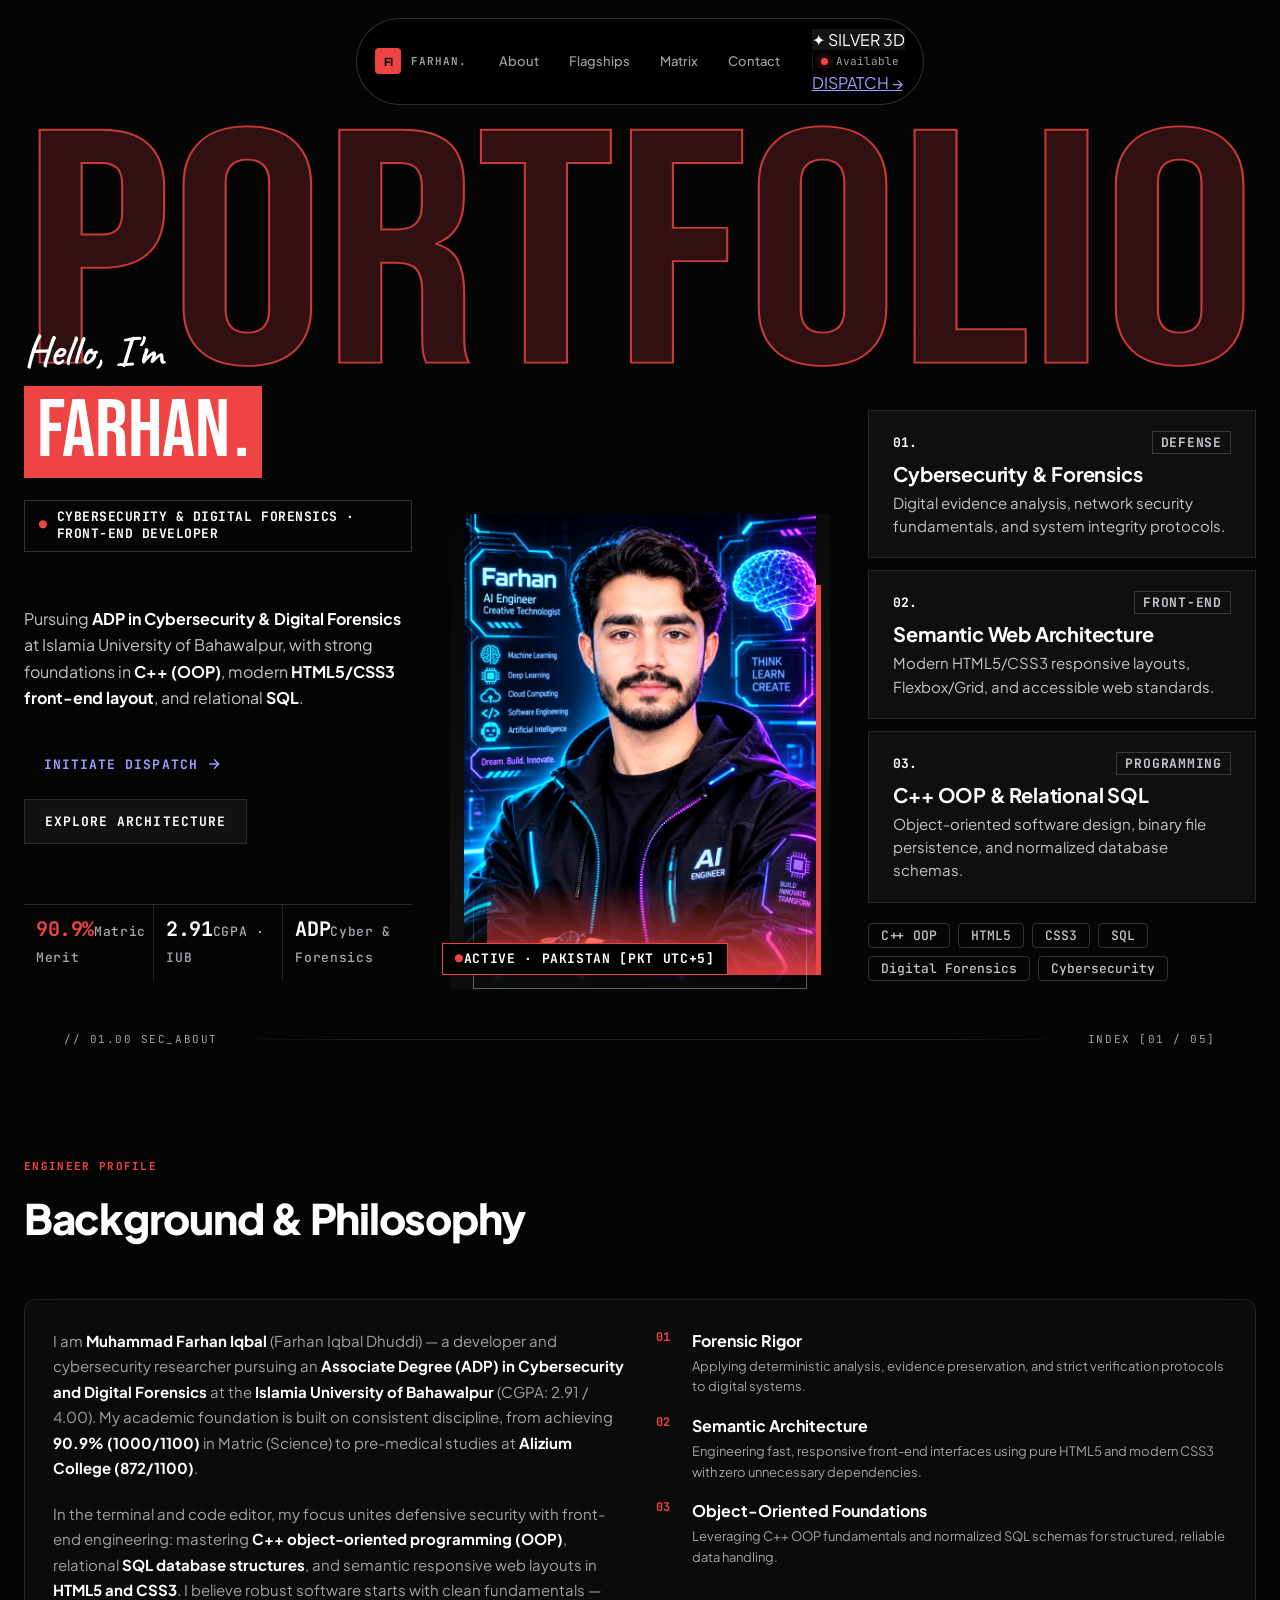
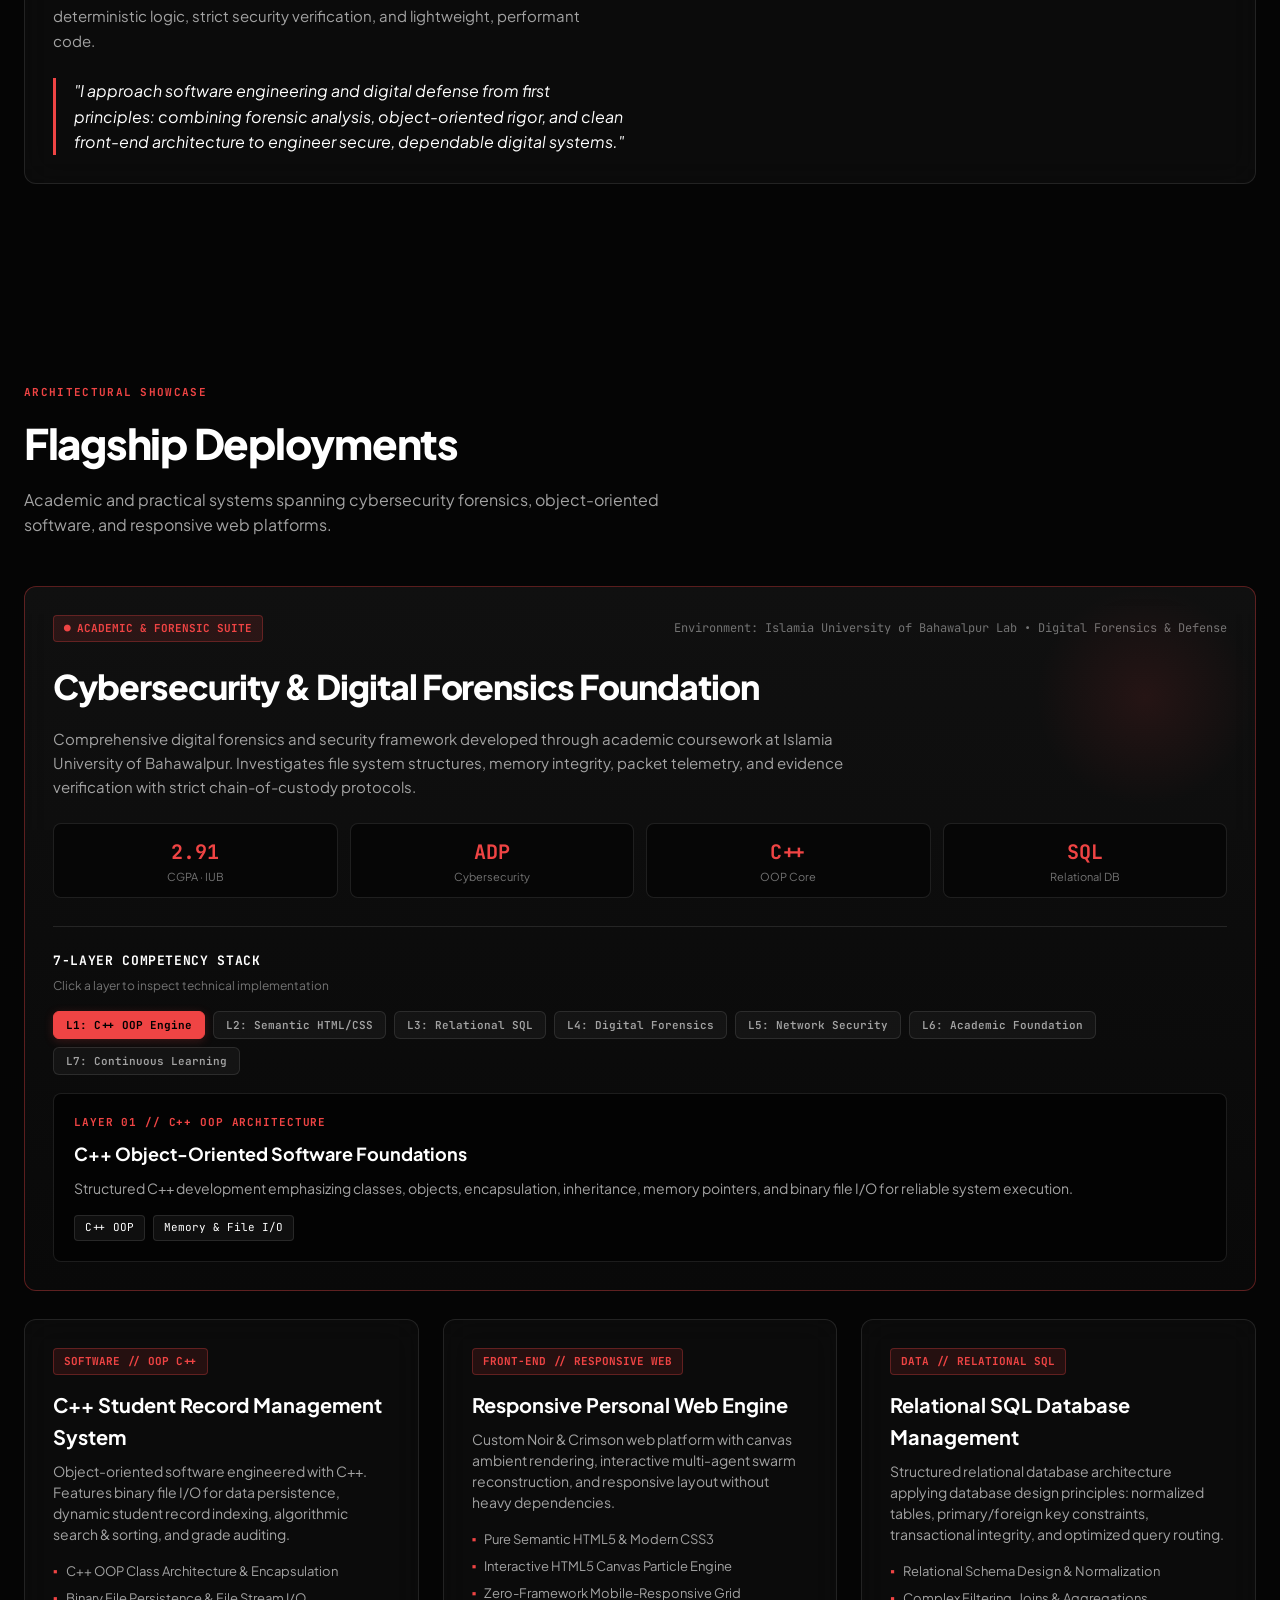
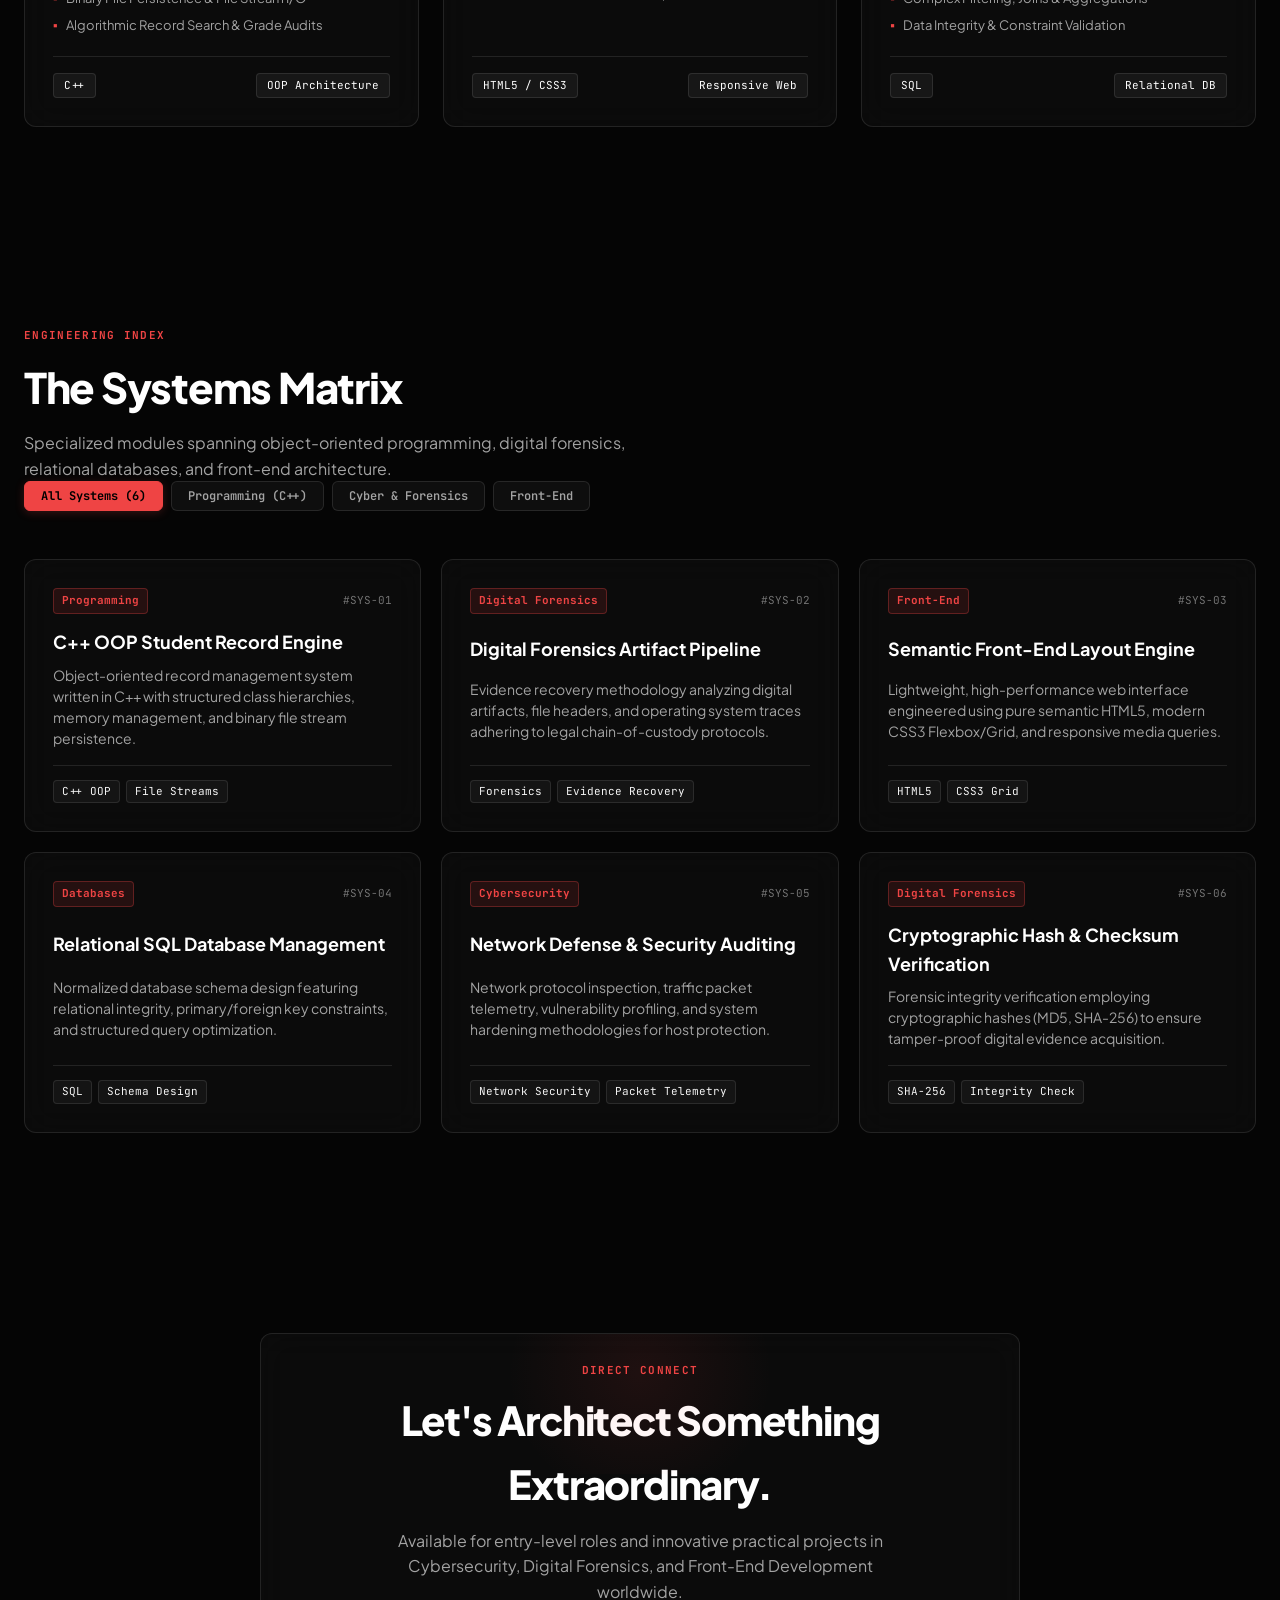
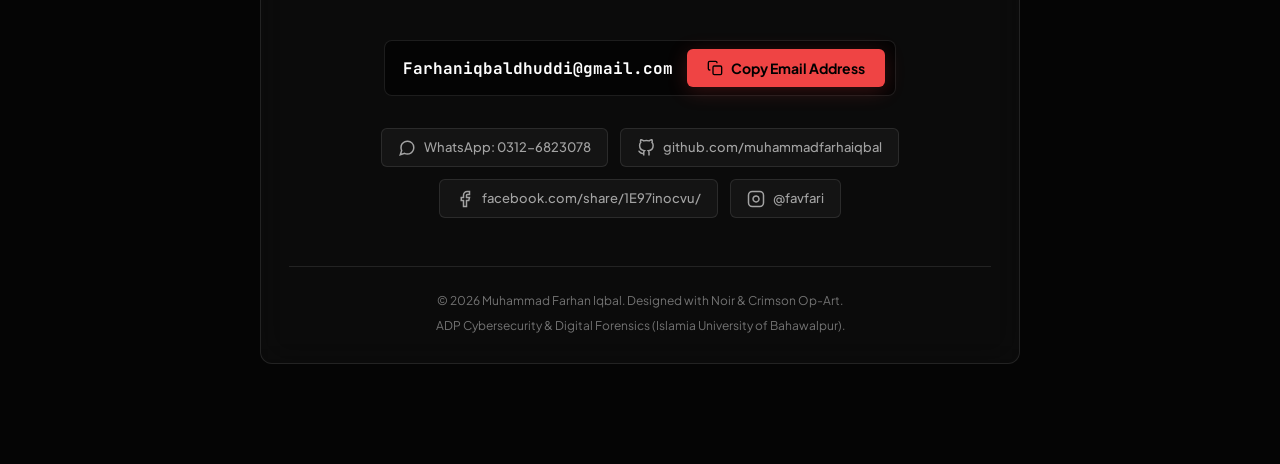
==== special/index.html @ c211cf77 "feat: host Black & Silver on root and Noir & Crimson Swarm on /special" ====
<!DOCTYPE html>
<html lang="en">
<head>
  <meta charset="UTF-8">
  <meta name="viewport" content="width=device-width, initial-scale=1.0">
  <title>Muhammad Farhan Iqbal — Cybersecurity &amp; Front-End Developer | Special Edition</title>
  <meta name="description" content="Portfolio of Muhammad Farhan Iqbal — ADP Cybersecurity &amp; Digital Forensics (Islamia University of Bahawalpur), C++ OOP, Relational SQL, and Modern Front-End Web Architecture.">
  <link rel="canonical" href="https://farhaniqbal.online/special/" />
  <link rel="icon" type="image/svg+xml" href="./favicon.svg" />

  <!-- OpenGraph & Twitter -->
  <meta property="og:type" content="website" />
  <meta property="og:site_name" content="Muhammad Farhan Iqbal" />
  <meta property="og:title" content="Muhammad Farhan Iqbal — Cybersecurity &amp; Front-End Developer" />
  <meta property="og:description" content="Pursuing ADP Cybersecurity &amp; Digital Forensics at Islamia University of Bahawalpur. Engineering C++ OOP systems, relational SQL databases, and responsive HTML5/CSS3 layouts." />
  <meta property="og:url" content="https://farhaniqbal.online" />
  <meta property="og:image" content="./assets/farhan.jpg" />
  <meta property="og:image:width" content="960" />
  <meta property="og:image:height" content="960" />
  <meta property="og:image:alt" content="Muhammad Farhan Iqbal" />
  <meta name="twitter:card" content="summary_large_image" />
  <meta name="twitter:title" content="Muhammad Farhan Iqbal — Cybersecurity &amp; Front-End Developer" />
  <meta name="twitter:description" content="Pursuing ADP Cybersecurity &amp; Digital Forensics at Islamia University of Bahawalpur. Engineering C++ OOP systems, relational SQL databases, and responsive HTML5/CSS3 layouts." />
  <meta name="twitter:image" content="./assets/farhan.jpg" />

  <!-- Google Fonts: Bebas Neue, Caveat, Plus Jakarta Sans & JetBrains Mono -->
  <link rel="preconnect" href="https://fonts.googleapis.com">
  <link rel="preconnect" href="https://fonts.gstatic.com" crossorigin>
  <link href="https://fonts.googleapis.com/css2?family=Bebas+Neue&family=Caveat:wght@600&family=JetBrains+Mono:wght@400;500;600;700&family=Plus+Jakarta+Sans:wght@400;500;600;700;800&display=swap" rel="stylesheet">

  <link rel="stylesheet" href="./style.css">

  <script type="application/ld+json">
  {
    "@context": "https://schema.org",
    "@type": "Person",
    "name": "Muhammad Farhan Iqbal",
    "url": "https://farhaniqbal.online",
    "jobTitle": "Cybersecurity Specialist & Front-End Developer",
    "description": "ADP Cybersecurity & Digital Forensics (Islamia University of Bahawalpur), C++ OOP, Relational SQL, and Modern Front-End Web Architecture.",
    "sameAs": [
      "https://github.com/muhammadfarhaiqbal",
      "https://www.facebook.com/share/1E97inocvu/",
      "https://www.instagram.com/favfari?obrf=aXZzZHhicm0zd2dy"
    ]
  }
  </script>
</head>
<body>

  <!-- Ambient Noir & Crimson Op-Art Canvas -->
  <canvas id="aurora-canvas" aria-hidden="true"></canvas>

  <!-- Floating Glass Navigation Dock -->
  <header class="dock-container">
    <nav class="nav-dock" aria-label="Main Navigation">
      <a href="#hero" class="nav-brand" aria-label="Muhammad Farhan Iqbal Home">
        <span class="brand-monogram">FI</span>
        <span class="brand-label">FARHAN<span class="brand-dot">.</span></span>
      </a>

      <div class="nav-links">
        <a href="#about" class="nav-item">About</a>
        <a href="#flagships" class="nav-item">Flagships</a>
        <a href="#projects" class="nav-item">Matrix</a>
        <a href="#contact" class="nav-item">Contact</a>
      </div>

      <div class="dock-right">
        <a href="../" class="dock-cta" style="background: rgba(255,255,255,0.08); border-color: rgba(255,255,255,0.2); color: #fff; text-decoration: none;">✦ SILVER 3D</a>
        <div class="dock-status" title="Open for entry-level Cybersecurity & Front-End opportunities">
          <span class="status-dot"></span>
          <span class="status-text">Available</span>
        </div>
        <a href="#contact" class="dock-cta">DISPATCH →</a>
      </div>
    </nav>
  </header>

  <main>
    <!-- Hero Section -->
    <section id="hero" class="hero-section">
      <div class="hero-bg-grid" aria-hidden="true">
        <div class="grid-line line-1"></div><div class="grid-line line-2"></div><div class="grid-line line-3"></div>
      </div>
      <div class="hero-wordmark-svg" aria-hidden="true">
        <svg viewBox="0 0 1000 215" preserveAspectRatio="xMidYMid meet">
          <text x="0" y="205" font-size="270" textLength="1000" lengthAdjust="spacingAndGlyphs">PORTFOLIO</text>
        </svg>
      </div>
      <div class="hero-stage-grid">
        <div class="hero-flank left-flank">
          <div class="hero-script">Hello, I'm</div>
          <h1 class="hero-name">FARHAN<span class="accent-red-dot">.</span></h1>
          <div class="hero-role-pill"><span class="pill-dot">●</span><span>CYBERSECURITY &amp; DIGITAL FORENSICS · FRONT-END DEVELOPER</span></div>
          <p class="hero-desc">Pursuing <strong>ADP in Cybersecurity &amp; Digital Forensics</strong> at Islamia University of Bahawalpur, with strong foundations in <strong>C++ (OOP)</strong>, modern <strong>HTML5/CSS3 front-end layout</strong>, and relational <strong>SQL</strong>.</p>
          <div class="hero-actions"><a href="#contact" class="btn btn-crimson"><span>INITIATE DISPATCH</span><svg class="btn-arrow" viewBox="0 0 24 24" width="16" height="16" fill="none" stroke="currentColor" stroke-width="2"><path d="M5 12h14M12 5l7 7-7 7"/></svg></a><a href="#flagships" class="btn btn-glass"><span>EXPLORE ARCHITECTURE</span></a></div>
          <div class="hero-stats-row"><div class="hero-stat-box"><span class="stat-val">90.9%</span><span class="stat-lbl">Matric Merit</span></div><div class="hero-stat-box"><span class="stat-val">2.91</span><span class="stat-lbl">CGPA · IUB</span></div><div class="hero-stat-box"><span class="stat-val">ADP</span><span class="stat-lbl">Cyber &amp; Forensics</span></div></div>
        </div>
        <div class="hero-center-col"><div class="hero-cutout-wrap"><div class="hero-portrait-panel" aria-hidden="true"></div><img src="./assets/farhan.jpg" alt="Muhammad Farhan Iqbal" class="hero-cutout-img" width="480" height="480" loading="eager" /><div class="cutout-status-badge"><span class="status-pulse-red">●</span><span>ACTIVE · PAKISTAN [PKT UTC+5]</span></div></div></div>
        <div class="hero-flank right-flank"><div class="hud-stack">
          <div class="hud-card"><div class="hud-card-header"><span class="hud-idx">01.</span><span class="hud-tag">DEFENSE</span></div><div class="hud-card-title">Cybersecurity &amp; Forensics</div><div class="hud-card-desc">Digital evidence analysis, network security fundamentals, and system integrity protocols.</div></div>
          <div class="hud-card"><div class="hud-card-header"><span class="hud-idx">02.</span><span class="hud-tag">FRONT-END</span></div><div class="hud-card-title">Semantic Web Architecture</div><div class="hud-card-desc">Modern HTML5/CSS3 responsive layouts, Flexbox/Grid, and accessible web standards.</div></div>
          <div class="hud-card"><div class="hud-card-header"><span class="hud-idx">03.</span><span class="hud-tag">PROGRAMMING</span></div><div class="hud-card-title">C++ OOP &amp; Relational SQL</div><div class="hud-card-desc">Object-oriented software design, binary file persistence, and normalized database schemas.</div></div>
          <div class="hud-tech-tags"><span class="tech-tag">C++ OOP</span><span class="tech-tag">HTML5</span><span class="tech-tag">CSS3</span><span class="tech-tag">SQL</span><span class="tech-tag">Digital Forensics</span><span class="tech-tag">Cybersecurity</span></div>
        </div></div>
      </div>
    </section>

    <!-- Technical Section Divider -->
    <div class="section-divider-bar" aria-hidden="true">
      <span class="divider-coord">// 01.00 SEC_ABOUT</span>
      <span class="divider-line"></span>
      <span class="divider-index">INDEX [01 / 05]</span>
    </div>

    <!-- Background, Bio & Philosophy Section -->
    <section id="about" class="section">
      <div class="section-header">
        <div class="section-tag">ENGINEER PROFILE</div>
        <h2 class="section-title">Background &amp; Philosophy</h2>
      </div>

      <div class="about-container">
        <div class="glass-card about-grid">
          <div class="about-text-col">
            <p class="about-text">
              I am <strong>Muhammad Farhan Iqbal</strong> (Farhan Iqbal Dhuddi) — a developer and cybersecurity researcher pursuing an <strong>Associate Degree (ADP) in Cybersecurity and Digital Forensics</strong> at the <strong>Islamia University of Bahawalpur</strong> (CGPA: 2.91 / 4.00). My academic foundation is built on consistent discipline, from achieving <strong>90.9% (1000/1100)</strong> in Matric (Science) to pre-medical studies at <strong>Alizium College (872/1100)</strong>.
            </p>
            <p class="about-text">
              In the terminal and code editor, my focus unites defensive security with front-end engineering: mastering <strong>C++ object-oriented programming (OOP)</strong>, relational <strong>SQL database structures</strong>, and semantic responsive web layouts in <strong>HTML5 and CSS3</strong>. I believe robust software starts with clean fundamentals — deterministic logic, strict security verification, and lightweight, performant code.
            </p>
            <div class="quote-box">
              "I approach software engineering and digital defense from first principles: combining forensic analysis, object-oriented rigor, and clean front-end architecture to engineer secure, dependable digital systems."
            </div>
          </div>

          <div class="about-principles-col">
            <ul class="principles-list">
              <li class="principle-item">
                <span class="principle-num">01</span>
                <div>
                  <div class="principle-title">Forensic Rigor</div>
                  <div class="principle-desc">Applying deterministic analysis, evidence preservation, and strict verification protocols to digital systems.</div>
                </div>
              </li>
              <li class="principle-item">
                <span class="principle-num">02</span>
                <div>
                  <div class="principle-title">Semantic Architecture</div>
                  <div class="principle-desc">Engineering fast, responsive front-end interfaces using pure HTML5 and modern CSS3 with zero unnecessary dependencies.</div>
                </div>
              </li>
              <li class="principle-item">
                <span class="principle-num">03</span>
                <div>
                  <div class="principle-title">Object-Oriented Foundations</div>
                  <div class="principle-desc">Leveraging C++ OOP fundamentals and normalized SQL schemas for structured, reliable data handling.</div>
                </div>
              </li>
            </ul>
          </div>
        </div>
      </div>
    </section>

    <!-- Flagships Deep Dive Section -->
    <section id="flagships" class="section">
      <div class="section-header">
        <div class="section-tag">ARCHITECTURAL SHOWCASE</div>
        <h2 class="section-title">Flagship Deployments</h2>
        <p class="section-desc">Academic and practical systems spanning cybersecurity forensics, object-oriented software, and responsive web platforms.</p>
      </div>

      <div class="flagship-container">

        <!-- Flagship 1: Cybersecurity & Digital Forensics Suite -->
        <article class="glass-card flagship-card highlighted-card">
          <div class="card-glow-red"></div>

          <div class="flagship-header">
            <div class="flagship-badge">
              <span>●</span> ACADEMIC &amp; FORENSIC SUITE
            </div>
            <div class="flagship-meta">Environment: Islamia University of Bahawalpur Lab • Digital Forensics &amp; Defense</div>
          </div>

          <div class="flagship-body">
            <div class="flagship-main-info">
              <h3 class="flagship-title">Cybersecurity &amp; Digital Forensics Foundation</h3>
              <p class="flagship-desc">
                Comprehensive digital forensics and security framework developed through academic coursework at Islamia University of Bahawalpur. Investigates file system structures, memory integrity, packet telemetry, and evidence verification with strict chain-of-custody protocols.
              </p>

              <div class="flagship-metrics-row">
                <div class="metric-pill">
                  <div class="metric-num">2.91</div>
                  <div class="metric-desc">CGPA · IUB</div>
                </div>
                <div class="metric-pill">
                  <div class="metric-num">ADP</div>
                  <div class="metric-desc">Cybersecurity</div>
                </div>
                <div class="metric-pill">
                  <div class="metric-num">C++</div>
                  <div class="metric-desc">OOP Core</div>
                </div>
                <div class="metric-pill">
                  <div class="metric-num">SQL</div>
                  <div class="metric-desc">Relational DB</div>
                </div>
              </div>
            </div>

            <!-- Interactive 7-Layer Architecture Explorer -->
            <div class="saai-architecture-explorer">
              <div class="explorer-header">
                <div class="explorer-title">7-LAYER COMPETENCY STACK</div>
                <div class="explorer-sub">Click a layer to inspect technical implementation</div>
              </div>

              <div class="layer-tabs" role="tablist">
                <button class="layer-tab active" data-layer="1" role="tab" aria-selected="true">L1: C++ OOP Engine</button>
                <button class="layer-tab" data-layer="2" role="tab" aria-selected="false">L2: Semantic HTML/CSS</button>
                <button class="layer-tab" data-layer="3" role="tab" aria-selected="false">L3: Relational SQL</button>
                <button class="layer-tab" data-layer="4" role="tab" aria-selected="false">L4: Digital Forensics</button>
                <button class="layer-tab" data-layer="5" role="tab" aria-selected="false">L5: Network Security</button>
                <button class="layer-tab" data-layer="6" role="tab" aria-selected="false">L6: Academic Foundation</button>
                <button class="layer-tab" data-layer="7" role="tab" aria-selected="false">L7: Continuous Learning</button>
              </div>

              <div class="layer-inspector-pane">
                <div id="layer-content">
                  <div class="layer-inspect-badge" id="layer-inspect-id">LAYER 01 // C++ OOP ARCHITECTURE</div>
                  <h4 class="layer-inspect-title" id="layer-inspect-title">C++ Object-Oriented Software Foundations</h4>
                  <p class="layer-inspect-desc" id="layer-inspect-desc">
                    Structured C++ development emphasizing classes, objects, encapsulation, inheritance, memory pointers, and binary file I/O for reliable system execution.
                  </p>
                  <div class="tech-tags-group" id="layer-inspect-tags">
                    <span class="tech-tag">C++ OOP</span>
                    <span class="tech-tag">Memory &amp; File I/O</span>
                  </div>
                </div>
              </div>
            </div>
          </div>
        </article>

        <!-- Flagships Grid (C++ Student Record, Responsive Web, Relational SQL) -->
        <div class="flagship-subgrid">

          <!-- Flagship 2: C++ Student Record -->
          <article class="glass-card subgrid-card">
            <div class="subgrid-top">
              <div class="subgrid-badge-row">
                <div class="flagship-badge">SOFTWARE // OOP C++</div>
              </div>
              <h3 class="subgrid-title">C++ Student Record Management System</h3>
              <p class="subgrid-desc">
                Object-oriented software engineered with C++. Features binary file I/O for data persistence, dynamic student record indexing, algorithmic search &amp; sorting, and grade auditing.
              </p>
              <ul class="spec-list">
                <li class="spec-item">C++ OOP Class Architecture &amp; Encapsulation</li>
                <li class="spec-item">Binary File Persistence &amp; File Stream I/O</li>
                <li class="spec-item">Algorithmic Record Search &amp; Grade Audits</li>
              </ul>
            </div>
            <div class="subgrid-footer">
              <span class="tech-tag">C++</span>
              <span class="tech-tag">OOP Architecture</span>
            </div>
          </article>

          <!-- Flagship 3: Responsive Web Platform -->
          <article class="glass-card subgrid-card">
            <div class="subgrid-top">
              <div class="subgrid-badge-row">
                <div class="flagship-badge">FRONT-END // RESPONSIVE WEB</div>
              </div>
              <h3 class="subgrid-title">Responsive Personal Web Engine</h3>
              <p class="subgrid-desc">
                Custom Noir &amp; Crimson web platform with canvas ambient rendering, interactive multi-agent swarm reconstruction, and responsive layout without heavy dependencies.
              </p>
              <ul class="spec-list">
                <li class="spec-item">Pure Semantic HTML5 &amp; Modern CSS3</li>
                <li class="spec-item">Interactive HTML5 Canvas Particle Engine</li>
                <li class="spec-item">Zero-Framework Mobile-Responsive Grid</li>
              </ul>
            </div>
            <div class="subgrid-footer">
              <span class="tech-tag">HTML5 / CSS3</span>
              <span class="tech-tag">Responsive Web</span>
            </div>
          </article>

          <!-- Flagship 4: Relational SQL -->
          <article class="glass-card subgrid-card">
            <div class="subgrid-top">
              <div class="subgrid-badge-row">
                <div class="flagship-badge">DATA // RELATIONAL SQL</div>
              </div>
              <h3 class="subgrid-title">Relational SQL Database Management</h3>
              <p class="subgrid-desc">
                Structured relational database architecture applying database design principles: normalized tables, primary/foreign key constraints, transactional integrity, and optimized query routing.
              </p>
              <ul class="spec-list">
                <li class="spec-item">Relational Schema Design &amp; Normalization</li>
                <li class="spec-item">Complex Filtering, Joins &amp; Aggregations</li>
                <li class="spec-item">Data Integrity &amp; Constraint Validation</li>
              </ul>
            </div>
            <div class="subgrid-footer">
              <span class="tech-tag">SQL</span>
              <span class="tech-tag">Relational DB</span>
            </div>
          </article>

        </div>
      </div>
    </section>

    <!-- Project Matrix Section (Filterable Bento Grid) -->
    <section id="projects" class="section">
      <div class="section-header">
        <div class="section-tag">ENGINEERING INDEX</div>
        <h2 class="section-title">The Systems Matrix</h2>
        <p class="section-desc">Specialized modules spanning object-oriented programming, digital forensics, relational databases, and front-end architecture.</p>

        <!-- Filter Controls -->
        <div class="bento-controls">
          <button class="filter-btn active" data-filter="all">All Systems (6)</button>
          <button class="filter-btn" data-filter="programming">Programming (C++)</button>
          <button class="filter-btn" data-filter="cyber">Cyber &amp; Forensics</button>
          <button class="filter-btn" data-filter="frontend">Front-End</button>
        </div>
      </div>

      <div class="bento-grid">

        <!-- Project 1: C++ Student Record -->
        <div class="glass-card bento-card" data-category="programming">
          <div class="bento-top">
            <span class="category-chip">Programming</span>
            <span class="bento-id">#SYS-01</span>
          </div>
          <h3 class="bento-title">C++ OOP Student Record Engine</h3>
          <p class="bento-desc">
            Object-oriented record management system written in C++ with structured class hierarchies, memory management, and binary file stream persistence.
          </p>
          <div class="bento-footer">
            <div class="bento-tags">
              <span class="tag">C++ OOP</span>
              <span class="tag">File Streams</span>
            </div>
          </div>
        </div>

        <!-- Project 2: Digital Forensics Analysis Pipeline -->
        <div class="glass-card bento-card" data-category="cyber">
          <div class="bento-top">
            <span class="category-chip">Digital Forensics</span>
            <span class="bento-id">#SYS-02</span>
          </div>
          <h3 class="bento-title">Digital Forensics Artifact Pipeline</h3>
          <p class="bento-desc">
            Evidence recovery methodology analyzing digital artifacts, file headers, and operating system traces adhering to legal chain-of-custody protocols.
          </p>
          <div class="bento-footer">
            <div class="bento-tags">
              <span class="tag">Forensics</span>
              <span class="tag">Evidence Recovery</span>
            </div>
          </div>
        </div>

        <!-- Project 3: Semantic Front-End Web Engine -->
        <div class="glass-card bento-card" data-category="frontend">
          <div class="bento-top">
            <span class="category-chip">Front-End</span>
            <span class="bento-id">#SYS-03</span>
          </div>
          <h3 class="bento-title">Semantic Front-End Layout Engine</h3>
          <p class="bento-desc">
            Lightweight, high-performance web interface engineered using pure semantic HTML5, modern CSS3 Flexbox/Grid, and responsive media queries.
          </p>
          <div class="bento-footer">
            <div class="bento-tags">
              <span class="tag">HTML5</span>
              <span class="tag">CSS3 Grid</span>
            </div>
          </div>
        </div>

        <!-- Project 4: Relational SQL Database Schema -->
        <div class="glass-card bento-card" data-category="programming">
          <div class="bento-top">
            <span class="category-chip">Databases</span>
            <span class="bento-id">#SYS-04</span>
          </div>
          <h3 class="bento-title">Relational SQL Database Management</h3>
          <p class="bento-desc">
            Normalized database schema design featuring relational integrity, primary/foreign key constraints, and structured query optimization.
          </p>
          <div class="bento-footer">
            <div class="bento-tags">
              <span class="tag">SQL</span>
              <span class="tag">Schema Design</span>
            </div>
          </div>
        </div>

        <!-- Project 5: Network Security & Packet Telemetry -->
        <div class="glass-card bento-card" data-category="cyber">
          <div class="bento-top">
            <span class="category-chip">Cybersecurity</span>
            <span class="bento-id">#SYS-05</span>
          </div>
          <h3 class="bento-title">Network Defense &amp; Security Auditing</h3>
          <p class="bento-desc">
            Network protocol inspection, traffic packet telemetry, vulnerability profiling, and system hardening methodologies for host protection.
          </p>
          <div class="bento-footer">
            <div class="bento-tags">
              <span class="tag">Network Security</span>
              <span class="tag">Packet Telemetry</span>
            </div>
          </div>
        </div>

        <!-- Project 6: Forensic Checksum & Verification -->
        <div class="glass-card bento-card" data-category="cyber">
          <div class="bento-top">
            <span class="category-chip">Digital Forensics</span>
            <span class="bento-id">#SYS-06</span>
          </div>
          <h3 class="bento-title">Cryptographic Hash &amp; Checksum Verification</h3>
          <p class="bento-desc">
            Forensic integrity verification employing cryptographic hashes (MD5, SHA-256) to ensure tamper-proof digital evidence acquisition.
          </p>
          <div class="bento-footer">
            <div class="bento-tags">
              <span class="tag">SHA-256</span>
              <span class="tag">Integrity Check</span>
            </div>
          </div>
        </div>

      </div>
    </section>

    <!-- Technical Spectrum Section -->
    <section id="contact" class="section">
      <div class="glass-card contact-card">
        <div class="contact-glow-red"></div>

        <div class="contact-content">
          <div class="section-tag">DIRECT CONNECT</div>
          <h2 class="contact-title">Let's Architect Something Extraordinary.</h2>
          <p class="contact-subtitle">
            Available for entry-level roles and innovative practical projects in Cybersecurity, Digital Forensics, and Front-End Development worldwide.
          </p>

          <div class="email-action-box">
            <span class="email-address">Farhaniqbaldhuddi@gmail.com</span>
            <button class="btn btn-primary copy-btn" data-copy="Farhaniqbaldhuddi@gmail.com" aria-label="Copy Email">
              <svg width="16" height="16" viewBox="0 0 24 24" fill="none" stroke="currentColor" stroke-width="2"><rect x="9" y="9" width="13" height="13" rx="2" ry="2"></rect><path d="M5 15H4a2 2 0 0 1-2-2V4a2 2 0 0 1 2-2h9a2 2 0 0 1 2 2v1"></path></svg>
              <span>Copy Email Address</span>
            </button>
          </div>

          <div class="social-links-row">
            <a href="https://wa.me/923126823078" target="_blank" rel="noopener noreferrer" class="social-pill" aria-label="WhatsApp">
              <svg width="18" height="18" viewBox="0 0 24 24" fill="none" stroke="currentColor" stroke-width="2"><path d="M21 11.5a8.38 8.38 0 0 1-.9 3.8 8.5 8.5 0 0 1-7.6 4.7 8.38 8.38 0 0 1-3.8-.9L3 21l1.9-5.7a8.38 8.38 0 0 1-.9-3.8 8.5 8.5 0 0 1 4.7-7.6 8.38 8.38 0 0 1 3.8-.9h.5a8.48 8.48 0 0 1 8 8v.5z"></path></svg>
              <span>WhatsApp: 0312-6823078</span>
            </a>
            <a href="https://github.com/muhammadfarhaiqbal" target="_blank" rel="noopener noreferrer" class="social-pill" aria-label="GitHub">
              <svg width="18" height="18" viewBox="0 0 24 24" fill="none" stroke="currentColor" stroke-width="2"><path d="M9 19c-5 1.5-5-2.5-7-3m14 6v-3.87a3.37 3.37 0 0 0-.94-2.61c3.14-.35 6.44-1.54 6.44-7A5.44 5.44 0 0 0 20 4.77 5.07 5.07 0 0 0 19.91 1S18.73.65 16 2.48a13.38 13.38 0 0 0-7 0C6.27.65 5.09 1 5.09 1A5.07 5.07 0 0 0 5 4.77a5.44 5.44 0 0 0-1.5 3.78c0 5.42 3.3 6.61 6.44 7A3.37 3.37 0 0 0 9 18.13V22"></path></svg>
              <span>github.com/muhammadfarhaiqbal</span>
            </a>
            <a href="https://www.facebook.com/share/1E97inocvu/" target="_blank" rel="noopener noreferrer" class="social-pill" aria-label="Facebook">
              <svg width="18" height="18" viewBox="0 0 24 24" fill="none" stroke="currentColor" stroke-width="2"><path d="M18 2h-3a5 5 0 0 0-5 5v3H7v4h3v8h4v-8h3l1-4h-4V7a1 1 0 0 1 1-1h3z"></path></svg>
              <span>facebook.com/share/1E97inocvu/</span>
            </a>
            <a href="https://www.instagram.com/favfari?obrf=aXZzZHhicm0zd2dy" target="_blank" rel="noopener noreferrer" class="social-pill" aria-label="Instagram">
              <svg width="18" height="18" viewBox="0 0 24 24" fill="none" stroke="currentColor" stroke-width="2"><rect x="2" y="2" width="20" height="20" rx="5" ry="5"></rect><path d="M16 11.37A4 4 0 1 1 12.63 8 4 4 0 0 1 16 11.37z"></path><line x1="17.5" y1="6.5" x2="17.51" y2="6.5"></line></svg>
              <span>@favfari</span>
            </a>
          </div>

          <div class="footer-meta">
            <span>© 2026 Muhammad Farhan Iqbal. Designed with Noir &amp; Crimson Op-Art.</span>
            <span>ADP Cybersecurity &amp; Digital Forensics (Islamia University of Bahawalpur).</span>
          </div>
        </div>
      </div>
    </section>
  </main>

  <!-- Floating Toast Notification for Email Copy Feedback -->
  <div id="toast" class="toast-notification" aria-live="polite">
    <span class="toast-icon">✓</span>
    <span class="toast-text" id="toast-message">Email copied to clipboard: Farhaniqbaldhuddi@gmail.com</span>
  </div>

  <script src="./sound.js" defer></script>
  <script src="./app.js" defer></script>
  <!-- Swarm rebuild takeover engine. Loads the vendored engine, then hands
       control back to it. Disable for a clean page with ?swarm=off -->
  <script src="./swarm-init.js" defer></script>
</body>
</html>
---- special/style.css ----
/* ==========================================================================
   SAHIR VEERANCHERI — SOVEREIGN AI SYSTEMS ARCHITECT
   Design System: Noir & Crimson Op-Art (Red, Black, White)
   Inspired by Film Noir, Geometric Brutalism & Op-Art Hypnotic Vortex
   ========================================================================== */

/* --- CSS Variables & Design Tokens --- */
:root {
  /* Color Palette - Noir & Crimson Obsidian */
  --bg-dark: #050505;
  --bg-surface: #0a0a0a;
  --bg-card: rgba(14, 14, 14, 0.78);
  --bg-card-hover: rgba(22, 22, 22, 0.90);

  /* Red Accent System */
  --accent-red: #ef4444;
  --accent-red-hover: #dc2626;
  --accent-red-glow: rgba(239, 68, 68, 0.22);
  --accent-red-dim: rgba(239, 68, 68, 0.10);
  --accent-red-border: rgba(239, 68, 68, 0.35);

  /* High Contrast Monochrome Base */
  --border-subtle: rgba(255, 255, 255, 0.10);
  --border-strong: rgba(255, 255, 255, 0.22);
  --glass-bg: rgba(255, 255, 255, 0.03);
  --glass-border: rgba(255, 255, 255, 0.10);
  --glass-blur: 16px;

  /* Typography */
  --font-sans: 'Plus Jakarta Sans', -apple-system, BlinkMacSystemFont, 'Segoe UI', Roboto, sans-serif;
  --font-mono: 'JetBrains Mono', monospace;

  /* Text Colors */
  --text-main: #f5f5f5;
  --text-muted: #a3a3a3;
  --text-dim: #737373;
  --text-bright: #ffffff;

  /* Transitions */
  --transition-fast: 0.18s cubic-bezier(0.16, 1, 0.3, 1);
  --transition-smooth: 0.3s cubic-bezier(0.16, 1, 0.3, 1);
}

/* --- Base Reset & Global Styles --- */
*, *::before, *::after {
  box-sizing: border-box;
  margin: 0;
  padding: 0;
}

html {
  font-family: var(--font-sans);
  background: var(--bg-dark);
  color-scheme: dark;
  scroll-behavior: smooth;
  -webkit-font-smoothing: antialiased;
  -moz-osx-font-smoothing: grayscale;
}

body {
  background: var(--bg-dark);
  color: var(--text-main);
  line-height: 1.6;
  overflow-x: hidden;
  position: relative;
  min-height: 100vh;
}

::selection {
  background: var(--accent-red);
  color: #000;
}

/* Atmospheric Ambient Canvas */
#aurora-canvas {
  position: absolute;
  top: 0;
  left: 0;
  width: 100%;
  height: 100vh;
  z-index: 0;
  pointer-events: none;
}

.ambient-canvas-container {
  position: absolute;
  inset: 0;
  overflow: hidden;
  pointer-events: none;
  z-index: 0;
}

main {
  position: relative;
  z-index: 1;
}

/* ==========================================================================
   NAVIGATION DOCK
   ========================================================================== */
.dock-container {
  position: fixed;
  top: 18px;
  left: 0;
  right: 0;
  z-index: 100;
  display: flex;
  justify-content: center;
  padding: 0 16px;
  pointer-events: none;
}

.nav-dock {
  pointer-events: auto;
  display: flex;
  align-items: center;
  gap: 20px;
  padding: 8px 18px;
  background: #000;
  border: 1px solid rgba(255,255,255,.18);
  border-radius: 9999px;
  transition: border-color var(--transition-smooth);
}

.nav-dock:hover {
  border-color: rgba(255, 255, 255, 0.28);
}

.nav-brand {
  display: flex;
  align-items: center;
  gap: 10px;
  text-decoration: none;
  color: var(--text-bright);
}

.brand-monogram {
  display: inline-flex;
  align-items: center;
  justify-content: center;
  width: 26px;
  height: 26px;
  background: var(--accent-red);
  color: #000;
  font-weight: 800;
  font-size: 11px;
  border-radius: 4px;
  letter-spacing: -0.02em;
}

.brand-label {
  font-family: var(--font-mono);
  font-size: 11px;
  font-weight: 600;
  letter-spacing: 0.08em;
  color: var(--text-muted);
}

.nav-links {
  display: flex;
  align-items: center;
  gap: 6px;
}

.nav-item {
  color: var(--text-muted);
  text-decoration: none;
  font-size: 13px;
  font-weight: 500;
  padding: 6px 12px;
  border-radius: 9999px;
  transition: color var(--transition-fast), background var(--transition-fast);
}

.nav-item:hover {
  color: var(--text-bright);
  background: rgba(255, 255, 255, 0.08);
}

.nav-item.active {
  color: var(--text-bright);
  background: rgba(239, 68, 68, 0.15);
  border: 1px solid rgba(239, 68, 68, 0.35);
  font-weight: 600;
}

.dock-status {
  display: flex;
  align-items: center;
  gap: 8px;
  font-family: var(--font-mono);
  font-size: 11px;
  color: var(--text-muted);
  padding-left: 8px;
  border-left: 1px solid var(--border-subtle);
}

.status-dot {
  width: 7px;
  height: 7px;
  background: var(--accent-red);
  border-radius: 50%;
  box-shadow: 0 0 10px var(--accent-red);
  animation: pulseDot 2s ease-in-out infinite;
}

@keyframes pulseDot {
  0%, 100% { opacity: 1; transform: scale(1); }
  50% { opacity: 0.35; transform: scale(0.85); }
}

/* ==========================================================================
   BUTTONS & COMMON UI ELEMENTS
   ========================================================================== */
.btn {
  display: inline-flex;
  align-items: center;
  justify-content: center;
  gap: 8px;
  padding: 10px 20px;
  font-size: 14px;
  font-weight: 600;
  border-radius: 6px;
  text-decoration: none;
  cursor: pointer;
  border: none;
  font-family: inherit;
  transition: all var(--transition-fast);
}

.btn-primary {
  background: var(--accent-red);
  color: #000;
  font-weight: 700;
  box-shadow: 0 4px 20px var(--accent-red-glow);
}

.btn-primary:hover {
  background: #ff3333;
  box-shadow: 0 8px 30px rgba(239, 68, 68, 0.45);
  transform: translateY(-2px);
  color: #000;
}

.btn-glass {
  background: rgba(255, 255, 255, 0.05);
  color: var(--text-bright);
  border: 1px solid var(--glass-border);
  backdrop-filter: blur(8px);
}

.btn-glass:hover {
  background: rgba(255, 255, 255, 0.12);
  border-color: rgba(255, 255, 255, 0.25);
  transform: translateY(-2px);
  color: #fff;
}

.btn-secondary {
  background: transparent;
  color: var(--text-bright);
  border: 1px solid var(--border-subtle);
}

.btn-secondary:hover {
  border-color: var(--accent-red);
  color: var(--accent-red);
  transform: translateY(-2px);
}

.btn-sm {
  padding: 6px 14px;
  font-size: 12px;
}

.btn-icon {
  display: inline-block;
  vertical-align: middle;
}

/* Glass Card */
.glass-card {
  background: var(--bg-card);
  backdrop-filter: blur(var(--glass-blur));
  -webkit-backdrop-filter: blur(var(--glass-blur));
  border: 1px solid var(--border-subtle);
  border-radius: 12px;
  padding: 28px;
  transition: border-color var(--transition-smooth), transform var(--transition-smooth), box-shadow var(--transition-smooth);
}

.glass-card:hover {
  border-color: var(--border-strong);
  box-shadow: 0 16px 40px rgba(0, 0, 0, 0.7), 0 0 25px rgba(239, 68, 68, 0.08);
  transform: translateY(-2px);
}

/* ==========================================================================
   HERO SECTION
   ========================================================================== */
.hero-section {
  min-height: min(100vh, 100svh);
  padding: 110px max(24px, calc((100vw - 1360px) / 2)) 42px;
  position: relative;
  display: grid;
  grid-template-columns: minmax(0, 1fr);
  align-content: start;
  gap: 0;
  overflow: hidden;
  isolation: isolate;
  background: var(--bg-dark);
}

.hero-section::before,
.hero-section::after { display: none; }

.hero-bg-grid {
  position: absolute;
  inset: 0;
  z-index: 0;
  pointer-events: none;
}

.grid-line { background: rgba(255,255,255,.018); }
.line-1 { left: 17%; top: 0; width: 1px; height: 100%; }
.line-2 { left: 50%; top: 0; width: 1px; height: 100%; background: rgba(255,255,255,.026); }
.line-3 { right: 17%; top: 0; width: 1px; height: 100%; }

.grid-crosshair,
.grid-coord,
.hero-giant-bg { display: none; }

/* One full-width standalone SVG wordmark row. */
.hero-wordmark-svg {
  grid-row: 1;
  position: relative;
  z-index: 1;
  width: 100%;
  line-height: 0;
  margin: 0 auto;
}

.hero-wordmark-svg svg {
  display: block;
  width: 100%;
  height: auto;
}

.hero-wordmark-svg text {
  font-family: 'Bebas Neue', Impact, sans-serif;
  fill: rgba(201, 58, 58, .22);
  stroke: #c93a3a;
  stroke-width: 1.5;
  paint-order: stroke;
}

/* Desktop hero grid with equal side tracks around a fixed 380px portrait. */
.hero-stage-grid {
  grid-row: 2;
  position: relative;
  z-index: 2;
  width: min(1360px, 100%);
  margin: -3.6vw auto 0;
  min-height: min(560px, calc(100svh - 180px));
  display: grid;
  grid-template-columns: minmax(300px, 1fr) minmax(280px, 380px) minmax(300px, 1fr);
  grid-template-areas: 'left photo right';
  grid-template-rows: minmax(0, 1fr);
  column-gap: clamp(24px, 3vw, 56px);
  row-gap: 0;
  align-items: end;
}

.hero-flank {
  position: relative;
  min-width: 0;
  display: flex;
  flex-direction: column;
  justify-content: flex-end;
  padding: 0 0 8px;
}

.left-flank { grid-area: left; }
.right-flank { grid-area: right; align-self: stretch; padding-right: 0; }

.hero-script {
  font: 600 clamp(32px, 3.4vw, 44px)/1 'Caveat', cursive;
  color: #fff;
  margin: 0 0 14px;
}

.hero-name {
  display: inline-block;
  width: fit-content;
  color: #fff;
  font: 400 clamp(56px, 6.4vw, 92px)/1 'Bebas Neue', sans-serif;
  margin: 0 0 22px;
  padding: .06em .16em;
  background: var(--accent-red);
}

.accent-red-dot { color: #fff; margin-left: .05em; }

.hero-role-pill {
  display: inline-flex;
  align-items: center;
  gap: 9px;
  width: fit-content;
  padding: 8px 14px;
  border: 1px solid rgba(255,255,255,.18);
  color: #fff;
  font: 700 13px/1.3 var(--font-mono);
  letter-spacing: .04em;
  margin: 0 0 28px;
}

.pill-dot { color: var(--accent-red); font-size: 13px; }

.hero-desc {
  max-width: 42ch;
  margin: 26px 0 30px;
  color: #c4c4cb;
  font-size: 16px;
  line-height: 1.65;
}

.hero-desc strong { color: #fff; font-weight: 700; }

.hero-actions { display: flex; gap: 12px; flex-wrap: wrap; margin-bottom: 30px; }

.btn-crimson,
.btn-glass {
  padding: 15px 20px;
  font: 700 13px/1 var(--font-mono);
  letter-spacing: .08em;
  border-radius: 0;
}

.hero-stats-row {
  display: grid;
  grid-template-columns: repeat(3, minmax(0, 1fr));
  margin-top: 30px;
  border-top: 1px solid rgba(255,255,255,.16);
}

.hero-stat-box {
  min-height: 62px;
  padding: 12px;
}

.hero-stat-box:nth-child(n+2) {
  border-left: 1px solid rgba(255,255,255,.12);
}

.stat-val {
  color: #fff;
  font: 700 20px/1.1 var(--font-mono);
  letter-spacing: -.02em;
}

.hero-stat-box:nth-child(1) .stat-val { color: var(--accent-red); }
.stat-lbl { color: #a8a8b0; font: 500 13px/1.3 var(--font-mono); letter-spacing: .05em; }

/* Center portrait: exact centered track, deliberate panel frame, bottom fade. */
.hero-center-col {
  grid-area: photo;
  align-self: end;
  min-width: 0;
  display: grid;
  place-items: end center;
}

.hero-cutout-wrap {
  position: relative;
  width: 100%;
  aspect-ratio: 4 / 5;
  overflow: visible;
  background: linear-gradient(154deg, #050505 0%, #111111 58%, #050505 100%);
  opacity: 1;
}

.hero-cutout-wrap::before,
.hero-cutout-wrap::after { display: none; }

.hero-portrait-panel {
  position: absolute;
  inset: 18% 6% 0;
  z-index: 1;
  background: var(--accent-red);
  transform: translate(14px, -14px);
}

.hero-portrait-panel::after {
  content: '';
  position: absolute;
  inset: 0;
  border: 1px solid rgba(255,255,255,.35);
  transform: translate(-14px, 14px);
}

.hero-cutout-img {
  position: relative;
  z-index: 2;
  width: 100%;
  height: 100%;
  display: block;
  object-fit: contain;
  object-position: bottom center;
  filter: brightness(1.12) contrast(1.05);
  -webkit-mask-image: linear-gradient(to bottom, black 78%, transparent 99%);
  mask-image: linear-gradient(to bottom, black 78%, transparent 99%);
}

.cutout-status-badge {
  position: absolute;
  left: -8px;
  bottom: 14px;
  z-index: 5;
  padding: 7px 12px;
  background: #000;
  border: 1px solid var(--accent-red);
  color: #fff;
  font: 700 13px/1.2 var(--font-mono);
  letter-spacing: .05em;
}

.status-pulse-red { color: var(--accent-red); animation: pulseDot 2s ease-in-out infinite; }

/* HUD cards use readable body/label sizes. */
.right-flank .hud-stack {
  display: grid;
  gap: 12px;
}

.hud-card {
  padding: 20px 24px;
  background: #0f0f10;
  border: 1px solid rgba(255,255,255,.1);
}

.hud-card-header {
  display: flex;
  align-items: center;
  gap: 12px;
  margin-bottom: 8px;
  font-size: 13px;
  color: #fff;
}

.hud-idx {
  color: #fff;
  font: 700 13px/1 var(--font-mono);
}

.hud-tag {
  margin-left: auto;
  padding: 4px 8px;
  border: 1px solid rgba(255,255,255,.18);
  color: #c4c4cb;
  font: 700 13px/1 var(--font-mono);
  letter-spacing: .06em;
}

.hud-card-title {
  color: #fff;
  font-size: 20px;
  font-weight: 700;
  letter-spacing: -.01em;
  line-height: 1.15;
  margin-bottom: 6px;
}

.hud-card-desc {
  color: #c4c4cb;
  font-size: 15px;
  line-height: 1.55;
}

.hud-tech-tags {
  display: flex;
  flex-wrap: wrap;
  gap: 8px;
  margin-top: 8px;
}

.hud-tech-tags .tech-tag {
  border: 1px solid rgba(255,255,255,.18);
  background: transparent;
  color: #c4c4cb;
  padding: 5px 12px;
  font: 500 13px/1 var(--font-mono);
  border-radius: 4px;
}

/* Responsive: stack hero tracks under 1000px. */
@media (max-width: 1000px) {
  .hero-stage-grid {
    grid-template-columns: 1fr;
    grid-template-areas: 'photo' 'left' 'right';
    gap: 28px;
    min-height: 0;
    margin-top: 0;
  }

  .hero-section { padding-top: 34px; }

  .hero-wordmark-svg { margin-bottom: 0; }

  .hero-center-col {
    max-width: 380px;
    width: 100%;
    margin: 0 auto;
  }

  .grid-coord { display: none; }
  .brand-label { display: none; }
}

@media (max-width: 480px) {
  .hero-section { padding: 34px 20px 28px; }

  .hero-wordmark-svg { width: 100%; }

  .hero-role-pill {
    width: 100%;
    justify-content: center;
  }

  .hero-actions { flex-direction: column; }

  .btn-crimson,
  .btn-glass { width: 100%; }

  .hero-stats-row { grid-template-columns: repeat(3, minmax(0, 1fr)); }

  .hero-stat-box { padding: 10px 6px; }
  .stat-val { font-size: 15px; }
  .stat-lbl { font-size: 13px; }

  .cutout-status-badge { max-width: calc(100% - 16px); }
}

@media (prefers-reduced-motion: reduce) {
  .hero-build,
  .reveal-item {
    transition: none;
    transform: none;
  }
}

/* ==========================================================================
   COMMON SECTION HEADERS
   ========================================================================== */
.section {
  padding: 100px 24px;
  position: relative;
}

.section-container {
  max-width: 1200px;
  margin: 0 auto;
}

.section-header {
  margin-bottom: 48px;
}

.section-tag {
  font-family: var(--font-mono);
  font-size: 11px;
  font-weight: 700;
  letter-spacing: 0.12em;
  color: var(--accent-red);
  margin-bottom: 8px;
}

.section-title {
  font-size: clamp(28px, 3.8vw, 42px);
  font-weight: 800;
  letter-spacing: -0.03em;
  color: var(--text-bright);
  margin-bottom: 10px;
}

.section-desc {
  font-size: 16px;
  color: var(--text-muted);
  max-width: 640px;
}

/* ==========================================================================
   FLAGSHIP SHOWCASE
   ========================================================================== */
.flagship-container {
  display: flex;
  flex-direction: column;
  gap: 28px;
}

.highlighted-card {
  border-color: rgba(239, 68, 68, 0.35);
  background: linear-gradient(180deg, rgba(20, 20, 20, 0.75) 0%, rgba(10, 10, 10, 0.90) 100%);
  position: relative;
}

.card-glow-red {
  position: absolute;
  top: 0;
  right: 0;
  width: 220px;
  height: 220px;
  background: radial-gradient(circle, var(--accent-red-glow) 0%, transparent 70%);
  pointer-events: none;
  opacity: 0.45;
}

.flagship-header {
  display: flex;
  justify-content: space-between;
  align-items: center;
  flex-wrap: wrap;
  gap: 12px;
  margin-bottom: 18px;
}

.flagship-badge {
  display: inline-flex;
  align-items: center;
  gap: 6px;
  background: rgba(239, 68, 68, 0.12);
  color: var(--accent-red);
  font-family: var(--font-mono);
  font-size: 11px;
  font-weight: 700;
  padding: 4px 10px;
  border-radius: 4px;
  border: 1px solid rgba(239, 68, 68, 0.30);
}

.flagship-meta {
  font-family: var(--font-mono);
  font-size: 12px;
  color: var(--text-dim);
}

.flagship-title {
  font-size: clamp(24px, 2.8vw, 34px);
  font-weight: 800;
  letter-spacing: -0.03em;
  color: var(--text-bright);
  margin-bottom: 12px;
}

.flagship-desc {
  font-size: 15px;
  color: var(--text-muted);
  max-width: 820px;
  line-height: 1.6;
  margin-bottom: 24px;
}

.flagship-metrics-row {
  display: grid;
  grid-template-columns: repeat(auto-fit, minmax(130px, 1fr));
  gap: 12px;
  margin-bottom: 28px;
}

.metric-pill {
  background: rgba(0, 0, 0, 0.5);
  border: 1px solid var(--border-subtle);
  border-radius: 8px;
  padding: 12px;
  text-align: center;
}

.metric-num {
  font-family: var(--font-mono);
  font-size: 20px;
  font-weight: 700;
  color: var(--accent-red);
}

.metric-desc {
  font-size: 11px;
  color: var(--text-dim);
}

/* 7-Layer Architecture Interactive Explorer */
.saai-architecture-explorer {
  border-top: 1px solid var(--border-subtle);
  padding-top: 24px;
}

.explorer-header {
  margin-bottom: 16px;
}

.explorer-title {
  font-family: var(--font-mono);
  font-size: 13px;
  font-weight: 700;
  color: var(--text-bright);
  letter-spacing: 0.05em;
  margin-bottom: 4px;
}

.explorer-sub {
  font-size: 12px;
  color: var(--text-dim);
}

.layer-tabs {
  display: flex;
  flex-wrap: wrap;
  gap: 8px;
  margin-bottom: 18px;
}

.layer-tab {
  background: rgba(255, 255, 255, 0.04);
  border: 1px solid var(--border-subtle);
  color: var(--text-muted);
  font-family: var(--font-mono);
  font-size: 11px;
  font-weight: 600;
  padding: 6px 12px;
  border-radius: 6px;
  cursor: pointer;
  transition: all var(--transition-fast);
}

.layer-tab:hover {
  background: rgba(255, 255, 255, 0.10);
  color: var(--text-bright);
  border-color: rgba(255, 255, 255, 0.25);
}

.layer-tab.active {
  background: var(--accent-red);
  color: #000;
  font-weight: 700;
  border-color: var(--accent-red);
  box-shadow: 0 2px 10px var(--accent-red-glow);
}

.layer-inspector-pane {
  background: rgba(0, 0, 0, 0.65);
  border: 1px solid var(--border-subtle);
  border-radius: 8px;
  padding: 20px;
  min-height: 140px;
}

.layer-inspect-badge {
  font-family: var(--font-mono);
  font-size: 11px;
  font-weight: 700;
  color: var(--accent-red);
  letter-spacing: 0.08em;
  margin-bottom: 8px;
}

.layer-inspect-title {
  font-size: 18px;
  font-weight: 700;
  color: var(--text-bright);
  margin-bottom: 8px;
}

.layer-inspect-desc {
  font-size: 14px;
  color: var(--text-muted);
  line-height: 1.6;
  margin-bottom: 16px;
}

.tech-tags-group {
  display: flex;
  flex-wrap: wrap;
  gap: 8px;
}

.tech-tag {
  background: rgba(255, 255, 255, 0.05);
  border: 1px solid var(--border-subtle);
  color: var(--text-bright);
  font-family: var(--font-mono);
  font-size: 11px;
  padding: 3px 10px;
  border-radius: 4px;
}

/* Secondary Flagship Grid */
.flagship-subgrid {
  display: grid;
  grid-template-columns: repeat(auto-fit, minmax(340px, 1fr));
  gap: 24px;
}

.subgrid-card {
  display: flex;
  flex-direction: column;
  justify-content: space-between;
}

.subgrid-top {
  margin-bottom: 20px;
}

.subgrid-badge-row {
  display: flex;
  justify-content: space-between;
  align-items: center;
  margin-bottom: 14px;
}

.subgrid-title {
  font-size: 20px;
  font-weight: 700;
  color: var(--text-bright);
  margin-bottom: 8px;
}

.subgrid-desc {
  font-size: 14px;
  color: var(--text-muted);
  line-height: 1.5;
  margin-bottom: 16px;
}

.spec-list {
  list-style: none;
  display: flex;
  flex-direction: column;
  gap: 6px;
  font-size: 13px;
  color: var(--text-muted);
}

.spec-item {
  display: flex;
  align-items: center;
  gap: 8px;
}

.spec-item::before {
  content: '▪';
  color: var(--accent-red);
}

.subgrid-footer {
  border-top: 1px solid var(--border-subtle);
  padding-top: 16px;
  display: flex;
  justify-content: space-between;
  align-items: center;
  flex-wrap: wrap;
  gap: 8px;
}

/* ==========================================================================
   BENTO GRID PROJECTS
   ========================================================================== */
.bento-controls {
  display: flex;
  gap: 8px;
  flex-wrap: wrap;
  margin-bottom: 28px;
}

.filter-btn {
  background: rgba(255, 255, 255, 0.04);
  border: 1px solid var(--border-subtle);
  color: var(--text-muted);
  font-family: var(--font-mono);
  font-size: 12px;
  font-weight: 600;
  padding: 6px 16px;
  border-radius: 6px;
  cursor: pointer;
  transition: all var(--transition-fast);
}

.filter-btn:hover {
  background: rgba(255, 255, 255, 0.10);
  color: var(--text-bright);
  border-color: rgba(255, 255, 255, 0.25);
}

.filter-btn.active {
  background: var(--accent-red);
  color: #000;
  font-weight: 700;
  border-color: var(--accent-red);
  box-shadow: 0 2px 10px var(--accent-red-glow);
}

.bento-grid {
  display: grid;
  grid-template-columns: repeat(auto-fill, minmax(340px, 1fr));
  gap: 20px;
}

.bento-card {
  display: flex;
  flex-direction: column;
  justify-content: space-between;
}

.bento-card.hidden {
  display: none !important;
}

.bento-top {
  display: flex;
  justify-content: space-between;
  align-items: center;
  margin-bottom: 14px;
}

.category-chip {
  font-size: 11px;
  font-weight: 700;
  padding: 3px 8px;
  border-radius: 4px;
  font-family: var(--font-mono);
  background: rgba(239, 68, 68, 0.12);
  color: var(--accent-red);
  border: 1px solid rgba(239, 68, 68, 0.30);
}

.bento-id {
  font-family: var(--font-mono);
  font-size: 11px;
  color: var(--text-dim);
}

.bento-link {
  color: var(--text-muted);
  transition: color var(--transition-fast);
}

.bento-link:hover {
  color: var(--accent-red);
}

.bento-title {
  font-size: 18px;
  font-weight: 700;
  color: var(--text-bright);
  margin-bottom: 8px;
}

.bento-desc {
  font-size: 14px;
  color: var(--text-muted);
  line-height: 1.5;
  margin-bottom: 16px;
}

.bento-footer {
  border-top: 1px solid var(--border-subtle);
  padding-top: 14px;
}

.bento-tags {
  display: flex;
  flex-wrap: wrap;
  gap: 6px;
}

.tag {
  background: rgba(255, 255, 255, 0.04);
  border: 1px solid var(--border-subtle);
  color: var(--text-main);
  font-family: var(--font-mono);
  font-size: 11px;
  padding: 2px 8px;
  border-radius: 4px;
}

/* ==========================================================================
   TECHNICAL STACK SECTION
   ========================================================================== */
.stack-grid {
  display: grid;
  grid-template-columns: repeat(auto-fit, minmax(260px, 1fr));
  gap: 20px;
}

.stack-group-title {
  font-family: var(--font-mono);
  font-size: 12px;
  font-weight: 700;
  color: var(--accent-red);
  letter-spacing: 0.06em;
  margin-bottom: 16px;
}

.stack-pills {
  display: flex;
  flex-wrap: wrap;
  gap: 8px;
}

.tech-pill {
  background: rgba(255, 255, 255, 0.04);
  border: 1px solid var(--border-subtle);
  color: var(--text-bright);
  font-size: 12px;
  padding: 4px 10px;
  border-radius: 4px;
  font-family: var(--font-mono);
}

.tech-pill:hover {
  border-color: var(--accent-red);
  color: #fff;
}

/* ==========================================================================
   ABOUT & PHILOSOPHY
   ========================================================================== */
.about-grid {
  display: grid;
  grid-template-columns: 1fr 1fr;
  gap: 32px;
}

.about-text {
  font-size: 15px;
  color: var(--text-muted);
  line-height: 1.7;
  margin-bottom: 20px;
}

.about-text strong {
  color: var(--text-bright);
}

.quote-box {
  border-left: 3px solid var(--accent-red);
  padding-left: 18px;
  font-style: italic;
  color: var(--text-bright);
  margin-top: 24px;
}

.principles-list {
  list-style: none;
  display: flex;
  flex-direction: column;
  gap: 16px;
}

.principle-item {
  display: flex;
  gap: 12px;
}

.principle-num {
  font-family: var(--font-mono);
  font-size: 12px;
  font-weight: 700;
  color: var(--accent-red);
  min-width: 24px;
}

.principle-title {
  font-weight: 700;
  color: var(--text-bright);
  margin-bottom: 2px;
}

.principle-desc {
  font-size: 13px;
  color: var(--text-muted);
}

/* ==========================================================================
   CONTACT SECTION
   ========================================================================== */
.contact-card {
  text-align: center;
  max-width: 760px;
  margin: 0 auto;
  position: relative;
  overflow: hidden;
}

.contact-glow-red {
  position: absolute;
  top: -60px;
  left: 50%;
  transform: translateX(-50%);
  width: 320px;
  height: 200px;
  background: radial-gradient(circle, var(--accent-red-glow) 0%, transparent 70%);
  pointer-events: none;
  opacity: 0.4;
}

.contact-title {
  font-size: clamp(28px, 3.5vw, 40px);
  font-weight: 800;
  letter-spacing: -0.03em;
  color: var(--text-bright);
  margin-bottom: 12px;
}

.contact-subtitle {
  font-size: 16px;
  color: var(--text-muted);
  max-width: 520px;
  margin: 0 auto 36px;
}

.email-action-box {
  display: inline-flex;
  align-items: center;
  gap: 14px;
  background: rgba(0, 0, 0, 0.6);
  border: 1px solid var(--border-subtle);
  padding: 8px 10px 8px 18px;
  border-radius: 8px;
  margin-bottom: 32px;
}

.email-address {
  font-family: var(--font-mono);
  font-size: 16px;
  font-weight: 700;
  color: var(--text-bright);
}

.social-links-row {
  display: flex;
  justify-content: center;
  flex-wrap: wrap;
  gap: 12px;
  margin-bottom: 48px;
}

.social-pill {
  display: inline-flex;
  align-items: center;
  gap: 8px;
  background: rgba(255, 255, 255, 0.04);
  border: 1px solid var(--border-subtle);
  color: var(--text-muted);
  text-decoration: none;
  font-size: 13px;
  font-weight: 500;
  padding: 8px 16px;
  border-radius: 6px;
  transition: all var(--transition-fast);
}

.social-pill:hover {
  background: rgba(255, 255, 255, 0.10);
  color: var(--text-bright);
  border-color: rgba(255, 255, 255, 0.25);
  transform: translateY(-2px);
}

.footer-meta {
  display: flex;
  flex-direction: column;
  gap: 6px;
  font-size: 12px;
  color: var(--text-dim);
  padding-top: 24px;
  border-top: 1px solid var(--border-subtle);
}

/* ==========================================================================
   TOAST NOTIFICATION
   ========================================================================== */
.toast-notification {
  position: fixed;
  bottom: 24px;
  left: 50%;
  transform: translateX(-50%) translateY(100px);
  background: #000;
  color: #fff;
  border: 1px solid var(--accent-red);
  padding: 10px 20px;
  border-radius: 6px;
  font-size: 13px;
  font-weight: 700;
  display: flex;
  align-items: center;
  gap: 8px;
  box-shadow: 0 10px 28px rgba(239, 68, 68, 0.35);
  z-index: 1000;
  opacity: 0;
  pointer-events: none;
  transition: transform 0.3s cubic-bezier(0.16, 1, 0.3, 1), opacity 0.3s ease;
}

.toast-notification.show {
  transform: translateX(-50%) translateY(0);
  opacity: 1;
}

.toast-icon {
  background: var(--accent-red);
  color: #000;
  width: 18px;
  height: 18px;
  border-radius: 50%;
  display: inline-flex;
  align-items: center;
  justify-content: center;
  font-size: 11px;
  font-weight: 900;
}

/* ==========================================================================
   RESPONSIVE MEDIA QUERIES
   ========================================================================== */
/* Section divider — coordinate label | rule | index label.
   Base rule was missing, so the bar collapsed into one run-together string. */
.section-divider-bar {
  display: grid;
  grid-template-columns: auto 1fr auto;
  align-items: center;
  gap: 18px;
  max-width: 1200px;
  margin: 0 auto;
  padding: 0 24px 10px;
  font-family: var(--font-mono);
  font-size: 11px;
  letter-spacing: 0.14em;
  color: var(--text-muted);
}

.divider-line {
  height: 1px;
  background: linear-gradient(90deg, transparent, var(--border-subtle) 15%, var(--border-subtle) 85%, transparent);
}

@media (max-width: 1040px) {
  .hero-section {
    padding-top: 34px;
    padding-bottom: 34px;
  }

  .hero-stage-grid {
    grid-template-columns: 1fr;
    grid-template-areas: 'photo' 'left' 'right';
    gap: 24px;
    min-height: 0;
    margin-top: 0;
  }

  .hero-wordmark-svg { margin-bottom: 0; }

  .hero-center-col {
    grid-area: photo;
    max-width: 380px;
    width: 100%;
    margin: 0 auto;
  }

  .left-flank { grid-area: left; }
  .right-flank { grid-area: right; }

  .hero-script { font-size: 30px; }
  .hero-name { font-size: clamp(38px, 4.2vw, 52px); }
  .hero-desc { max-width: 56ch; }
  .hero-role-pill { font-size: 13px; }
  .btn-crimson, .btn-glass { padding: 14px 18px; font-size: 13px; }
  .hero-stats-row { margin-top: 26px; }
  .stat-val { font-size: 18px; }
  .stat-lbl { font-size: 13px; }
  .hero-cutout-wrap { width: min(100%, 380px); }
  .hud-card { padding: 18px 20px; }
  .hud-card-title { font-size: 18px; }
  .hud-card-desc { font-size: 15px; }
  .grid-coord { display: none; }
}

@media (max-width: 768px) {
  .dock-container {
    top: 12px;
    padding: 0 10px;
  }

  .nav-dock {
    gap: 10px;
    padding: 6px 12px;
  }

  .nav-links { display: none; }

  .hero-section { padding: 34px 18px 28px; }

  .hero-section::before,
  .hero-section::after,
  .grid-line.line-1,
  .grid-line.line-3,
  .grid-crosshair { display: none; }

  .hero-stage-grid { gap: 22px; }
  .left-flank,
  .right-flank { align-self: auto; }
  .hero-desc { max-width: 620px; }
  .hero-actions { width: 100%; }
  .hero-stats-row { width: 100%; margin-top: 24px; }
  .hero-cutout-wrap { width: min(100%, 390px); }
  .cutout-status-badge { left: 4%; bottom: 7%; }
  .hud-stack { gap: 10px; }
  .hud-card-title { font-size: 18px; }
  .hud-card-desc { font-size: 15px; }

  .section-divider-bar {
    padding-left: 18px;
    padding-right: 18px;
    font-size: 13px;
  }

  .section { padding: 60px 16px; }
  .flagship-subgrid,
  .bento-grid { grid-template-columns: 1fr; }

  .email-action-box {
    flex-direction: column;
    padding: 16px;
    width: 100%;
  }
}

@media (max-width: 480px) {
  .hero-section { padding: 34px 15px 22px; }
  .hero-script { font-size: 27px; }
  .hero-name { font-size: 40px; }
  .hero-role-pill { width: 100%; justify-content: center; }
  .hero-actions { flex-direction: column; }
  .btn-crimson, .btn-glass { width: 100%; }
  .hero-cutout-wrap { width: min(100%, 330px); }
  .cutout-status-badge {
    max-width: calc(100% - 16px);
    font-size: 13px;
  }
  .grid-coord { display: none; }
  .section-divider-bar { grid-template-columns: 1fr auto; }
  .divider-line { display: none; }
  .brand-label { display: none; }
}

@media (prefers-reduced-motion: reduce) {
  *, *::before, *::after {
    scroll-behavior: auto !important;
    animation-duration: .01ms !important;
    animation-iteration-count: 1 !important;
    transition-duration: .01ms !important;
  }
  .status-pulse-red, .status-dot { animation: none; }
}
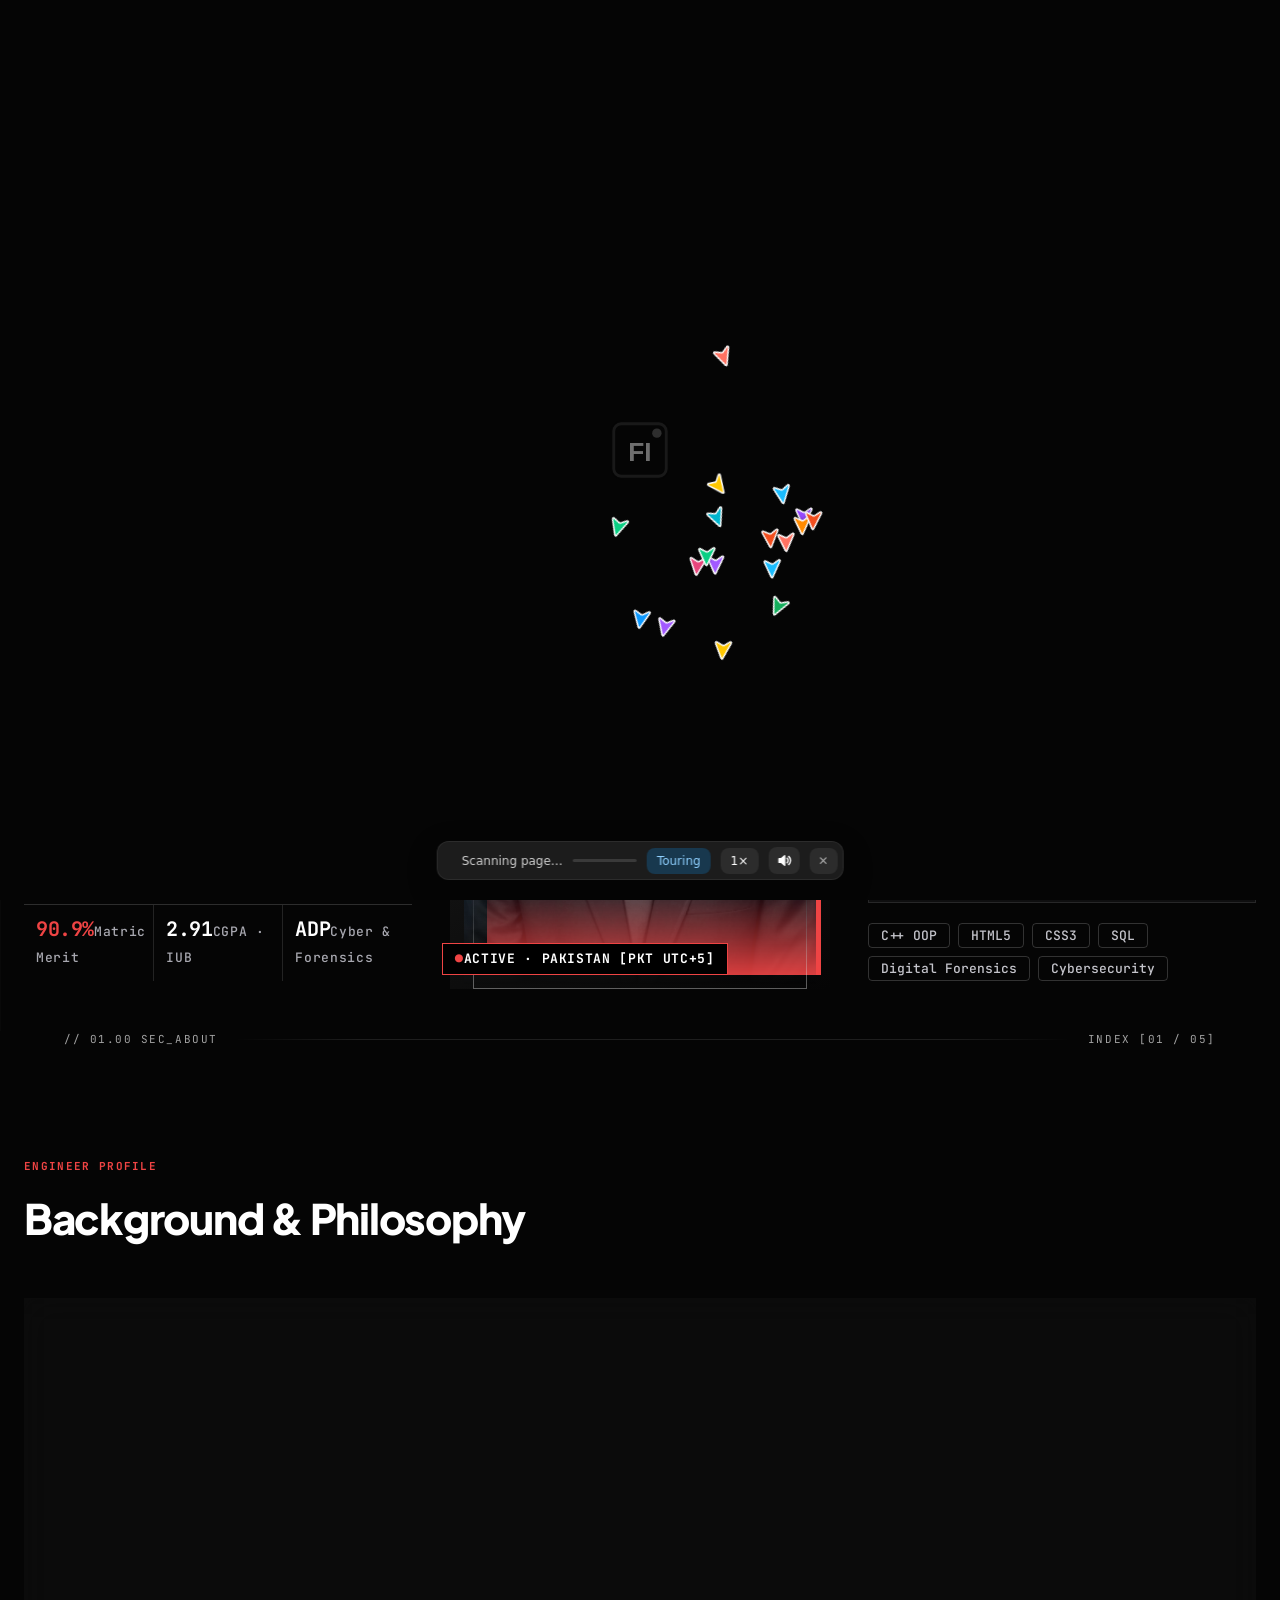
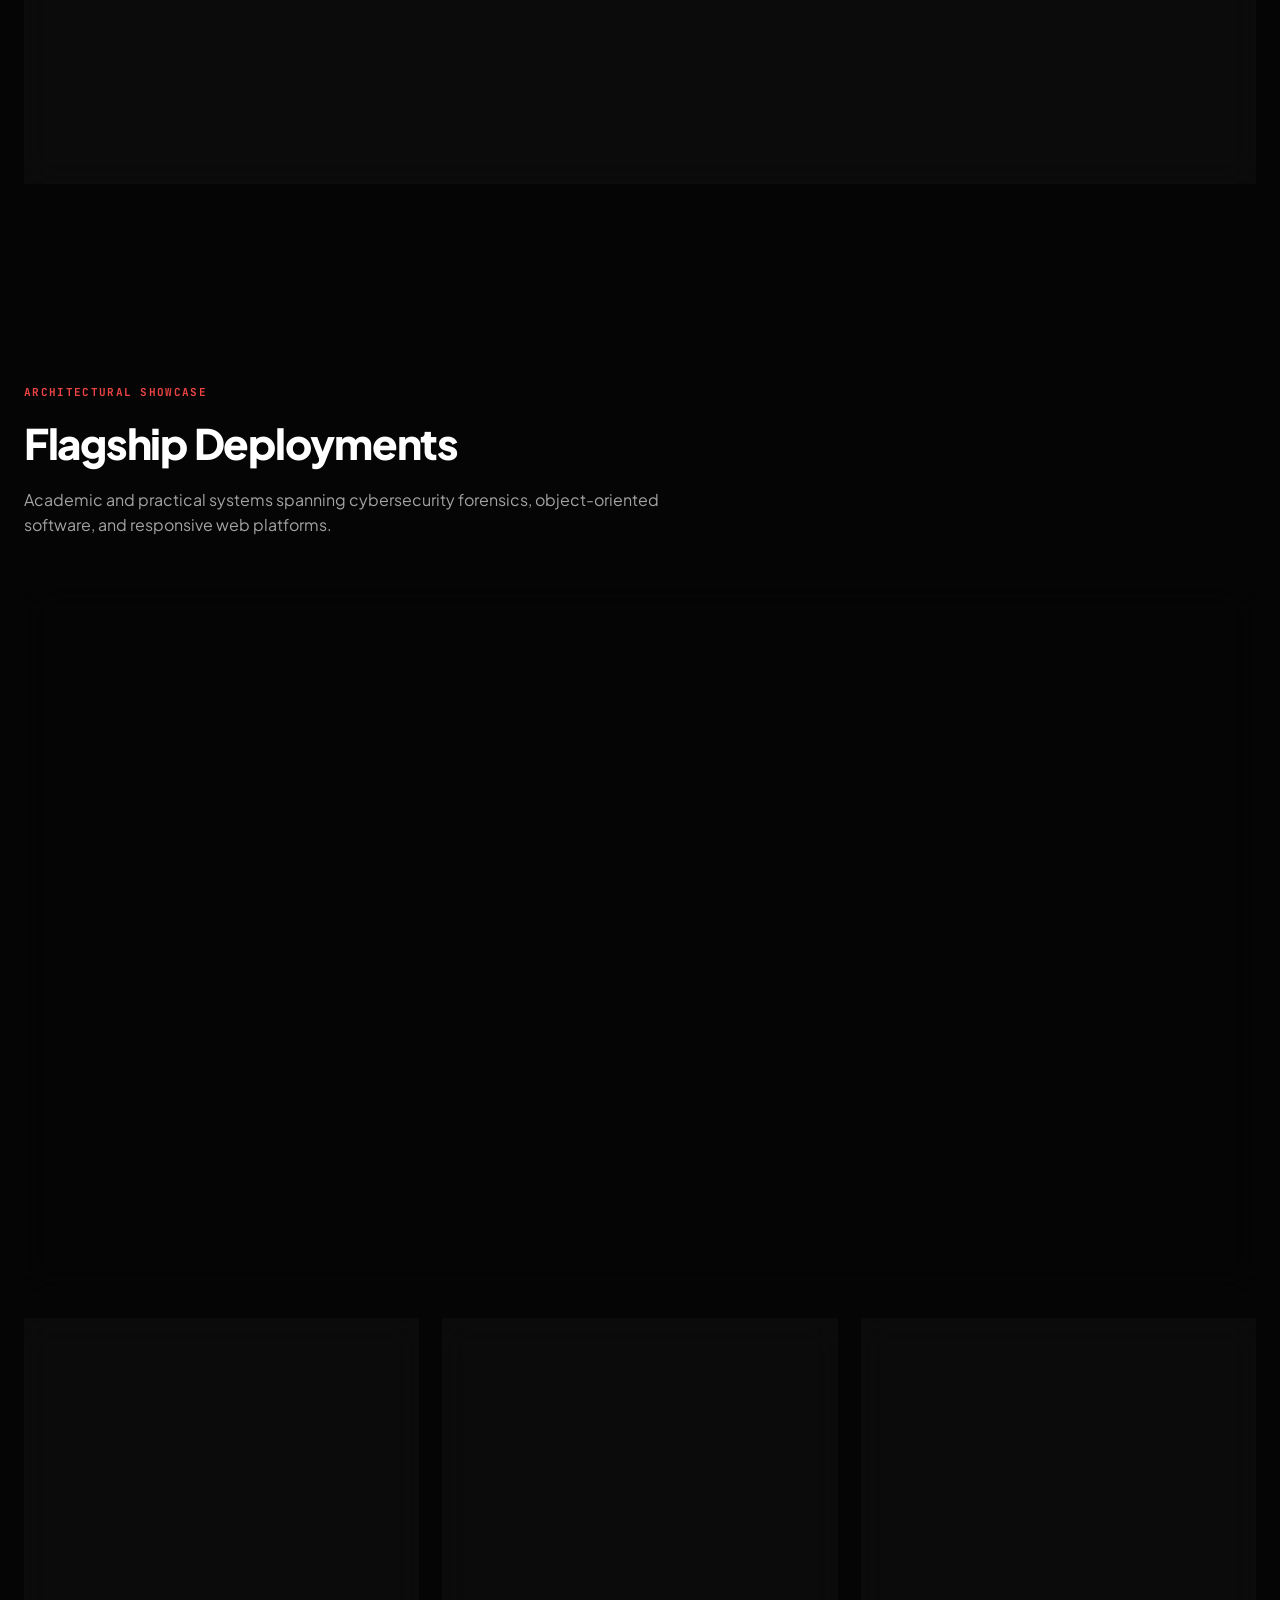
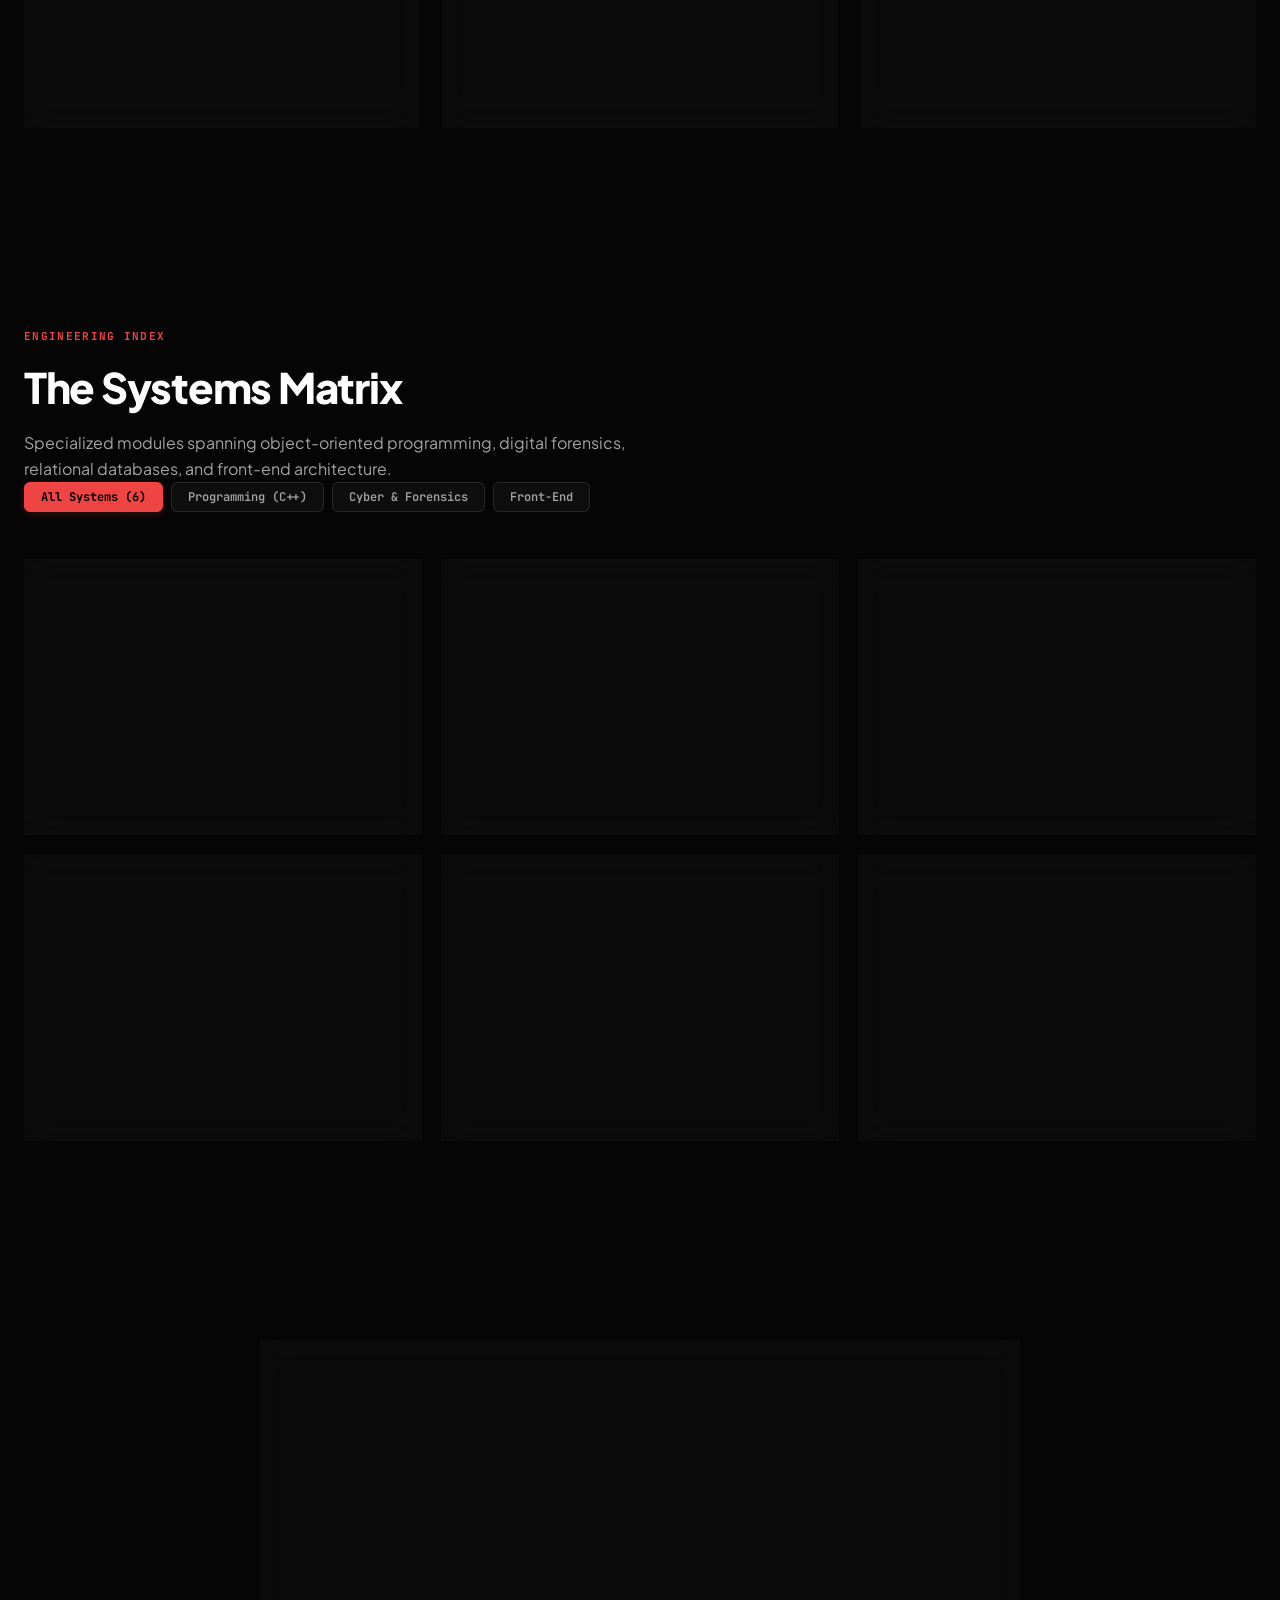
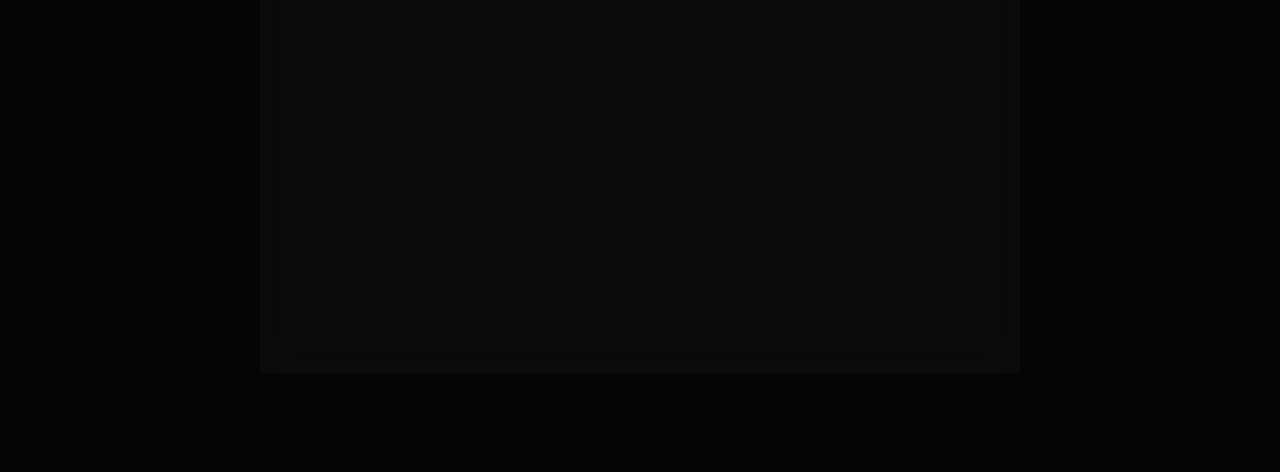
==== commit 6c335c84: "feat: integrate verified GitHub repositories across both portfolio editions" ====
--- a/special/index.html
+++ b/special/index.html
@@ -183,6 +183,7 @@
               <span>●</span> ACADEMIC &amp; FORENSIC SUITE
             </div>
             <div class="flagship-meta">Environment: Islamia University of Bahawalpur Lab • Digital Forensics &amp; Defense</div>
+            <a href="https://github.com/muhammadfarhaiqbal/cybersecurity-tools" target="_blank" rel="noopener noreferrer" class="repo-pill-btn"><svg width="12" height="12" viewBox="0 0 24 24" fill="none" stroke="currentColor" stroke-width="2"><path d="M9 19c-5 1.5-5-2.5-7-3m14 6v-3.87a3.37 3.37 0 0 0-.94-2.61c3.14-.35 6.44-1.54 6.44-7A5.44 5.44 0 0 0 20 4.77 5.07 5.07 0 0 0 19.91 1S18.73.65 16 2.48a13.38 13.38 0 0 0-7 0C6.27.65 5.09 1 5.09 1A5.07 5.07 0 0 0 5 4.77a5.44 5.44 0 0 0-1.5 3.78c0 5.42 3.3 6.61 6.44 7A3.37 3.37 0 0 0 9 18.13V22"></path></svg> REPO ↗</a>
           </div>
 
           <div class="flagship-body">
@@ -246,7 +247,7 @@
           </div>
         </article>
 
-        <!-- Flagships Grid (C++ Student Record, Responsive Web, Relational SQL) -->
+        <!-- Flagships Grid (C++ Student Record, Responsive Web, Portfolio Engine) -->
         <div class="flagship-subgrid">
 
           <!-- Flagship 2: C++ Student Record -->
@@ -266,18 +267,21 @@
               </ul>
             </div>
             <div class="subgrid-footer">
-              <span class="tech-tag">C++</span>
-              <span class="tech-tag">OOP Architecture</span>
+              <div class="subgrid-tags">
+                <span class="tech-tag">C++</span>
+                <span class="tech-tag">OOP Architecture</span>
+              </div>
+              <a href="https://github.com/muhammadfarhaiqbal" target="_blank" rel="noopener noreferrer" class="repo-pill-btn"><svg width="12" height="12" viewBox="0 0 24 24" fill="none" stroke="currentColor" stroke-width="2"><path d="M9 19c-5 1.5-5-2.5-7-3m14 6v-3.87a3.37 3.37 0 0 0-.94-2.61c3.14-.35 6.44-1.54 6.44-7A5.44 5.44 0 0 0 20 4.77 5.07 5.07 0 0 0 19.91 1S18.73.65 16 2.48a13.38 13.38 0 0 0-7 0C6.27.65 5.09 1 5.09 1A5.07 5.07 0 0 0 5 4.77a5.44 5.44 0 0 0-1.5 3.78c0 5.42 3.3 6.61 6.44 7A3.37 3.37 0 0 0 9 18.13V22"></path></svg> REPO ↗</a>
             </div>
           </article>
 
-          <!-- Flagship 3: Responsive Web Platform -->
+          <!-- Flagship 3: Responsive Web Platform / FarhanIqbal.live -->
           <article class="glass-card subgrid-card">
             <div class="subgrid-top">
               <div class="subgrid-badge-row">
                 <div class="flagship-badge">FRONT-END // RESPONSIVE WEB</div>
               </div>
-              <h3 class="subgrid-title">Responsive Personal Web Engine</h3>
+              <h3 class="subgrid-title">FarhanIqbal.live // Dual Edition Platform</h3>
               <p class="subgrid-desc">
                 Custom Noir &amp; Crimson web platform with canvas ambient rendering, interactive multi-agent swarm reconstruction, and responsive layout without heavy dependencies.
               </p>
@@ -288,30 +292,36 @@
               </ul>
             </div>
             <div class="subgrid-footer">
-              <span class="tech-tag">HTML5 / CSS3</span>
-              <span class="tech-tag">Responsive Web</span>
+              <div class="subgrid-tags">
+                <span class="tech-tag">HTML5 / CSS3</span>
+                <span class="tech-tag">Responsive Web</span>
+              </div>
+              <a href="https://github.com/muhammadfarhaiqbal/farhaniqbal.live" target="_blank" rel="noopener noreferrer" class="repo-pill-btn"><svg width="12" height="12" viewBox="0 0 24 24" fill="none" stroke="currentColor" stroke-width="2"><path d="M9 19c-5 1.5-5-2.5-7-3m14 6v-3.87a3.37 3.37 0 0 0-.94-2.61c3.14-.35 6.44-1.54 6.44-7A5.44 5.44 0 0 0 20 4.77 5.07 5.07 0 0 0 19.91 1S18.73.65 16 2.48a13.38 13.38 0 0 0-7 0C6.27.65 5.09 1 5.09 1A5.07 5.07 0 0 0 5 4.77a5.44 5.44 0 0 0-1.5 3.78c0 5.42 3.3 6.61 6.44 7A3.37 3.37 0 0 0 9 18.13V22"></path></svg> REPO ↗</a>
             </div>
           </article>
 
-          <!-- Flagship 4: Relational SQL -->
+          <!-- Flagship 4: Creative Developer Portfolio -->
           <article class="glass-card subgrid-card">
             <div class="subgrid-top">
               <div class="subgrid-badge-row">
-                <div class="flagship-badge">DATA // RELATIONAL SQL</div>
-              </div>
-              <h3 class="subgrid-title">Relational SQL Database Management</h3>
+                <div class="flagship-badge">FRONT-END // INTERACTIVE CANVAS</div>
+              </div>
+              <h3 class="subgrid-title">Creative Developer Portfolio Engine</h3>
               <p class="subgrid-desc">
-                Structured relational database architecture applying database design principles: normalized tables, primary/foreign key constraints, transactional integrity, and optimized query routing.
+                Personal interactive front-end portfolio engineering particle canvas physics, fluid DOM transitions, responsive flex/grid viewports, and zero-dependency animations.
               </p>
               <ul class="spec-list">
-                <li class="spec-item">Relational Schema Design &amp; Normalization</li>
-                <li class="spec-item">Complex Filtering, Joins &amp; Aggregations</li>
-                <li class="spec-item">Data Integrity &amp; Constraint Validation</li>
+                <li class="spec-item">HTML5 Canvas Particle Physics Simulation</li>
+                <li class="spec-item">Fluid Viewport Scaling &amp; Dark Mode Architecture</li>
+                <li class="spec-item">Semantic Markup &amp; Performance Optimization</li>
               </ul>
             </div>
             <div class="subgrid-footer">
-              <span class="tech-tag">SQL</span>
-              <span class="tech-tag">Relational DB</span>
+              <div class="subgrid-tags">
+                <span class="tech-tag">JavaScript</span>
+                <span class="tech-tag">Canvas Physics</span>
+              </div>
+              <a href="https://github.com/muhammadfarhaiqbal/portfolio" target="_blank" rel="noopener noreferrer" class="repo-pill-btn"><svg width="12" height="12" viewBox="0 0 24 24" fill="none" stroke="currentColor" stroke-width="2"><path d="M9 19c-5 1.5-5-2.5-7-3m14 6v-3.87a3.37 3.37 0 0 0-.94-2.61c3.14-.35 6.44-1.54 6.44-7A5.44 5.44 0 0 0 20 4.77 5.07 5.07 0 0 0 19.91 1S18.73.65 16 2.48a13.38 13.38 0 0 0-7 0C6.27.65 5.09 1 5.09 1A5.07 5.07 0 0 0 5 4.77a5.44 5.44 0 0 0-1.5 3.78c0 5.42 3.3 6.61 6.44 7A3.37 3.37 0 0 0 9 18.13V22"></path></svg> REPO ↗</a>
             </div>
           </article>
 
@@ -352,60 +362,64 @@
               <span class="tag">C++ OOP</span>
               <span class="tag">File Streams</span>
             </div>
-          </div>
-        </div>
-
-        <!-- Project 2: Digital Forensics Analysis Pipeline -->
+            <a href="https://github.com/muhammadfarhaiqbal" target="_blank" rel="noopener noreferrer" class="repo-pill-btn"><svg width="12" height="12" viewBox="0 0 24 24" fill="none" stroke="currentColor" stroke-width="2"><path d="M9 19c-5 1.5-5-2.5-7-3m14 6v-3.87a3.37 3.37 0 0 0-.94-2.61c3.14-.35 6.44-1.54 6.44-7A5.44 5.44 0 0 0 20 4.77 5.07 5.07 0 0 0 19.91 1S18.73.65 16 2.48a13.38 13.38 0 0 0-7 0C6.27.65 5.09 1 5.09 1A5.07 5.07 0 0 0 5 4.77a5.44 5.44 0 0 0-1.5 3.78c0 5.42 3.3 6.61 6.44 7A3.37 3.37 0 0 0 9 18.13V22"></path></svg> REPO ↗</a>
+          </div>
+        </div>
+
+        <!-- Project 2: Cybersecurity & Port Scanning Engine -->
         <div class="glass-card bento-card" data-category="cyber">
           <div class="bento-top">
-            <span class="category-chip">Digital Forensics</span>
+            <span class="category-chip">Cybersecurity</span>
             <span class="bento-id">#SYS-02</span>
           </div>
-          <h3 class="bento-title">Digital Forensics Artifact Pipeline</h3>
+          <h3 class="bento-title">Cybersecurity Tools &amp; Audit Suite</h3>
           <p class="bento-desc">
-            Evidence recovery methodology analyzing digital artifacts, file headers, and operating system traces adhering to legal chain-of-custody protocols.
+            Multi-threaded port scanner, password entropy auditor, and phishing URL detection suite with embedded SQLite audit telemetry.
           </p>
           <div class="bento-footer">
             <div class="bento-tags">
-              <span class="tag">Forensics</span>
-              <span class="tag">Evidence Recovery</span>
-            </div>
-          </div>
-        </div>
-
-        <!-- Project 3: Semantic Front-End Web Engine -->
+              <span class="tag">Python</span>
+              <span class="tag">Sockets &amp; SQLite</span>
+            </div>
+            <a href="https://github.com/muhammadfarhaiqbal/cybersecurity-tools" target="_blank" rel="noopener noreferrer" class="repo-pill-btn"><svg width="12" height="12" viewBox="0 0 24 24" fill="none" stroke="currentColor" stroke-width="2"><path d="M9 19c-5 1.5-5-2.5-7-3m14 6v-3.87a3.37 3.37 0 0 0-.94-2.61c3.14-.35 6.44-1.54 6.44-7A5.44 5.44 0 0 0 20 4.77 5.07 5.07 0 0 0 19.91 1S18.73.65 16 2.48a13.38 13.38 0 0 0-7 0C6.27.65 5.09 1 5.09 1A5.07 5.07 0 0 0 5 4.77a5.44 5.44 0 0 0-1.5 3.78c0 5.42 3.3 6.61 6.44 7A3.37 3.37 0 0 0 9 18.13V22"></path></svg> REPO ↗</a>
+          </div>
+        </div>
+
+        <!-- Project 3: Creative Developer Portfolio Engine -->
         <div class="glass-card bento-card" data-category="frontend">
           <div class="bento-top">
             <span class="category-chip">Front-End</span>
             <span class="bento-id">#SYS-03</span>
           </div>
-          <h3 class="bento-title">Semantic Front-End Layout Engine</h3>
+          <h3 class="bento-title">Creative Developer Portfolio Engine</h3>
           <p class="bento-desc">
-            Lightweight, high-performance web interface engineered using pure semantic HTML5, modern CSS3 Flexbox/Grid, and responsive media queries.
+            Interactive front-end developer portfolio featuring HTML5 canvas particle physics, smooth DOM responsiveness, and zero-dependency animations.
           </p>
           <div class="bento-footer">
             <div class="bento-tags">
-              <span class="tag">HTML5</span>
-              <span class="tag">CSS3 Grid</span>
-            </div>
-          </div>
-        </div>
-
-        <!-- Project 4: Relational SQL Database Schema -->
-        <div class="glass-card bento-card" data-category="programming">
+              <span class="tag">JavaScript</span>
+              <span class="tag">HTML5 Canvas</span>
+            </div>
+            <a href="https://github.com/muhammadfarhaiqbal/portfolio" target="_blank" rel="noopener noreferrer" class="repo-pill-btn"><svg width="12" height="12" viewBox="0 0 24 24" fill="none" stroke="currentColor" stroke-width="2"><path d="M9 19c-5 1.5-5-2.5-7-3m14 6v-3.87a3.37 3.37 0 0 0-.94-2.61c3.14-.35 6.44-1.54 6.44-7A5.44 5.44 0 0 0 20 4.77 5.07 5.07 0 0 0 19.91 1S18.73.65 16 2.48a13.38 13.38 0 0 0-7 0C6.27.65 5.09 1 5.09 1A5.07 5.07 0 0 0 5 4.77a5.44 5.44 0 0 0-1.5 3.78c0 5.42 3.3 6.61 6.44 7A3.37 3.37 0 0 0 9 18.13V22"></path></svg> REPO ↗</a>
+          </div>
+        </div>
+
+        <!-- Project 4: FarhanIqbal.live Dual Edition Platform -->
+        <div class="glass-card bento-card" data-category="frontend">
           <div class="bento-top">
-            <span class="category-chip">Databases</span>
+            <span class="category-chip">Spatial Engine</span>
             <span class="bento-id">#SYS-04</span>
           </div>
-          <h3 class="bento-title">Relational SQL Database Management</h3>
+          <h3 class="bento-title">FarhanIqbal.live // Dual Edition Platform</h3>
           <p class="bento-desc">
-            Normalized database schema design featuring relational integrity, primary/foreign key constraints, and structured query optimization.
+            Production luxury web engine pairing a Three.js 3D WebGL liquid chrome architecture with an autonomous multi-agent swarm op-art edition.
           </p>
           <div class="bento-footer">
             <div class="bento-tags">
-              <span class="tag">SQL</span>
-              <span class="tag">Schema Design</span>
-            </div>
+              <span class="tag">Three.js</span>
+              <span class="tag">WebGL &amp; Swarm</span>
+            </div>
+            <a href="https://github.com/muhammadfarhaiqbal/farhaniqbal.live" target="_blank" rel="noopener noreferrer" class="repo-pill-btn"><svg width="12" height="12" viewBox="0 0 24 24" fill="none" stroke="currentColor" stroke-width="2"><path d="M9 19c-5 1.5-5-2.5-7-3m14 6v-3.87a3.37 3.37 0 0 0-.94-2.61c3.14-.35 6.44-1.54 6.44-7A5.44 5.44 0 0 0 20 4.77 5.07 5.07 0 0 0 19.91 1S18.73.65 16 2.48a13.38 13.38 0 0 0-7 0C6.27.65 5.09 1 5.09 1A5.07 5.07 0 0 0 5 4.77a5.44 5.44 0 0 0-1.5 3.78c0 5.42 3.3 6.61 6.44 7A3.37 3.37 0 0 0 9 18.13V22"></path></svg> REPO ↗</a>
           </div>
         </div>
 
@@ -415,33 +429,35 @@
             <span class="category-chip">Cybersecurity</span>
             <span class="bento-id">#SYS-05</span>
           </div>
-          <h3 class="bento-title">Network Defense &amp; Security Auditing</h3>
+          <h3 class="bento-title">Network Defense &amp; Port Scanner</h3>
           <p class="bento-desc">
-            Network protocol inspection, traffic packet telemetry, vulnerability profiling, and system hardening methodologies for host protection.
+            Socket-level TCP port scanning engine profiling open attack vectors, latency metrics, and network vulnerability diagnostics.
           </p>
           <div class="bento-footer">
             <div class="bento-tags">
-              <span class="tag">Network Security</span>
-              <span class="tag">Packet Telemetry</span>
-            </div>
-          </div>
-        </div>
-
-        <!-- Project 6: Forensic Checksum & Verification -->
+              <span class="tag">Network Sockets</span>
+              <span class="tag">Port Telemetry</span>
+            </div>
+            <a href="https://github.com/muhammadfarhaiqbal/cybersecurity-tools" target="_blank" rel="noopener noreferrer" class="repo-pill-btn"><svg width="12" height="12" viewBox="0 0 24 24" fill="none" stroke="currentColor" stroke-width="2"><path d="M9 19c-5 1.5-5-2.5-7-3m14 6v-3.87a3.37 3.37 0 0 0-.94-2.61c3.14-.35 6.44-1.54 6.44-7A5.44 5.44 0 0 0 20 4.77 5.07 5.07 0 0 0 19.91 1S18.73.65 16 2.48a13.38 13.38 0 0 0-7 0C6.27.65 5.09 1 5.09 1A5.07 5.07 0 0 0 5 4.77a5.44 5.44 0 0 0-1.5 3.78c0 5.42 3.3 6.61 6.44 7A3.37 3.37 0 0 0 9 18.13V22"></path></svg> REPO ↗</a>
+          </div>
+        </div>
+
+        <!-- Project 6: Forensic Checksum & Password Entropy -->
         <div class="glass-card bento-card" data-category="cyber">
           <div class="bento-top">
             <span class="category-chip">Digital Forensics</span>
             <span class="bento-id">#SYS-06</span>
           </div>
-          <h3 class="bento-title">Cryptographic Hash &amp; Checksum Verification</h3>
+          <h3 class="bento-title">Cryptographic Hash &amp; Password Entropy</h3>
           <p class="bento-desc">
-            Forensic integrity verification employing cryptographic hashes (MD5, SHA-256) to ensure tamper-proof digital evidence acquisition.
+            Forensic cryptographic verification suite using SHA-256 integrity checks, password strength calculation, and phishing heuristics.
           </p>
           <div class="bento-footer">
             <div class="bento-tags">
               <span class="tag">SHA-256</span>
-              <span class="tag">Integrity Check</span>
-            </div>
+              <span class="tag">Hash Verification</span>
+            </div>
+            <a href="https://github.com/muhammadfarhaiqbal/cybersecurity-tools" target="_blank" rel="noopener noreferrer" class="repo-pill-btn"><svg width="12" height="12" viewBox="0 0 24 24" fill="none" stroke="currentColor" stroke-width="2"><path d="M9 19c-5 1.5-5-2.5-7-3m14 6v-3.87a3.37 3.37 0 0 0-.94-2.61c3.14-.35 6.44-1.54 6.44-7A5.44 5.44 0 0 0 20 4.77 5.07 5.07 0 0 0 19.91 1S18.73.65 16 2.48a13.38 13.38 0 0 0-7 0C6.27.65 5.09 1 5.09 1A5.07 5.07 0 0 0 5 4.77a5.44 5.44 0 0 0-1.5 3.78c0 5.42 3.3 6.61 6.44 7A3.37 3.37 0 0 0 9 18.13V22"></path></svg> REPO ↗</a>
           </div>
         </div>
 
--- a/special/style.css
+++ b/special/style.css
@@ -959,6 +959,34 @@
   gap: 8px;
 }
 
+.subgrid-tags {
+  display: flex;
+  gap: 8px;
+  flex-wrap: wrap;
+}
+
+.repo-pill-btn {
+  display: inline-flex;
+  align-items: center;
+  gap: 6px;
+  padding: 6px 12px;
+  background: rgba(239, 68, 68, 0.12);
+  border: 1px solid rgba(239, 68, 68, 0.4);
+  color: #ff6b6b;
+  font: 700 11px/1 var(--font-mono);
+  letter-spacing: 0.05em;
+  text-decoration: none;
+  border-radius: 999px;
+  transition: all 0.2s ease;
+}
+.repo-pill-btn:hover {
+  background: #ef4444;
+  color: #fff;
+  border-color: #ef4444;
+  transform: translateY(-1px);
+  box-shadow: 0 4px 14px rgba(239, 68, 68, 0.4);
+}
+
 /* ==========================================================================
    BENTO GRID PROJECTS
    ========================================================================== */
@@ -1062,6 +1090,11 @@
 .bento-footer {
   border-top: 1px solid var(--border-subtle);
   padding-top: 14px;
+  display: flex;
+  justify-content: space-between;
+  align-items: center;
+  flex-wrap: wrap;
+  gap: 8px;
 }
 
 .bento-tags {
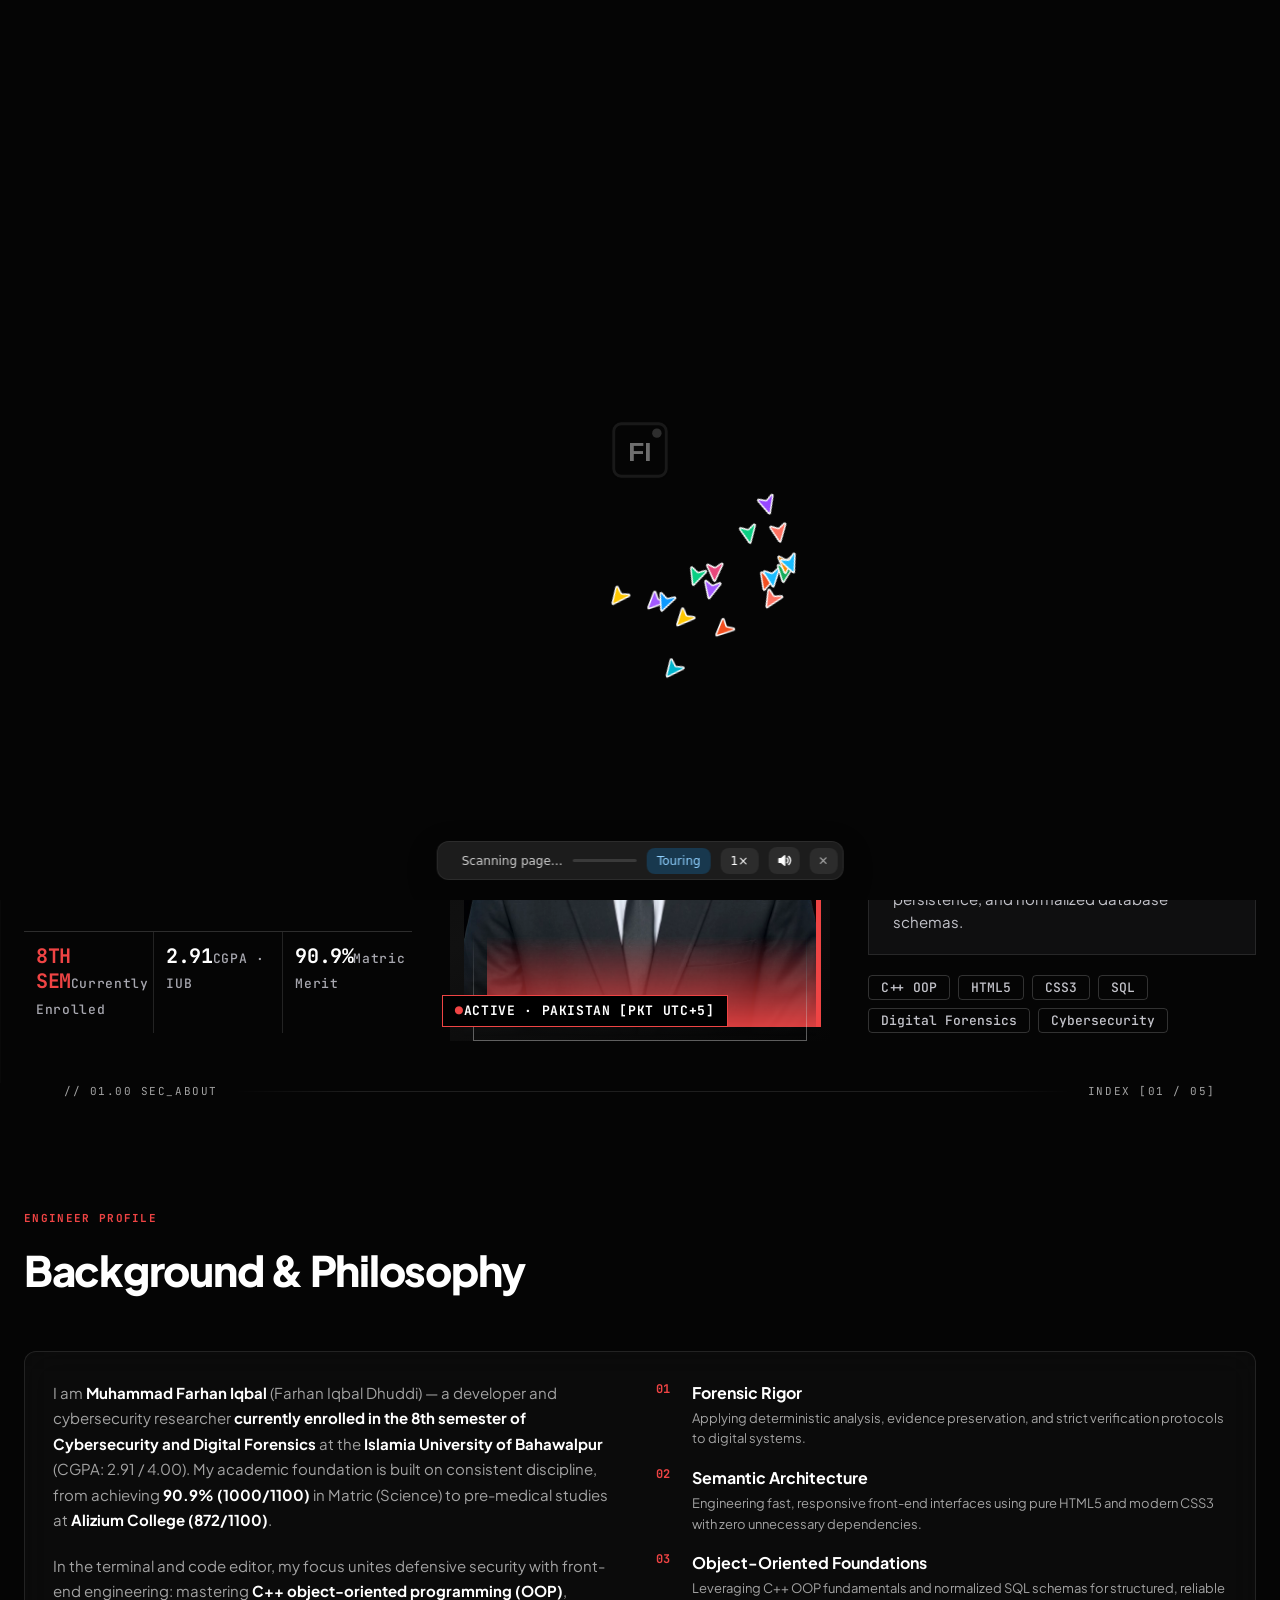
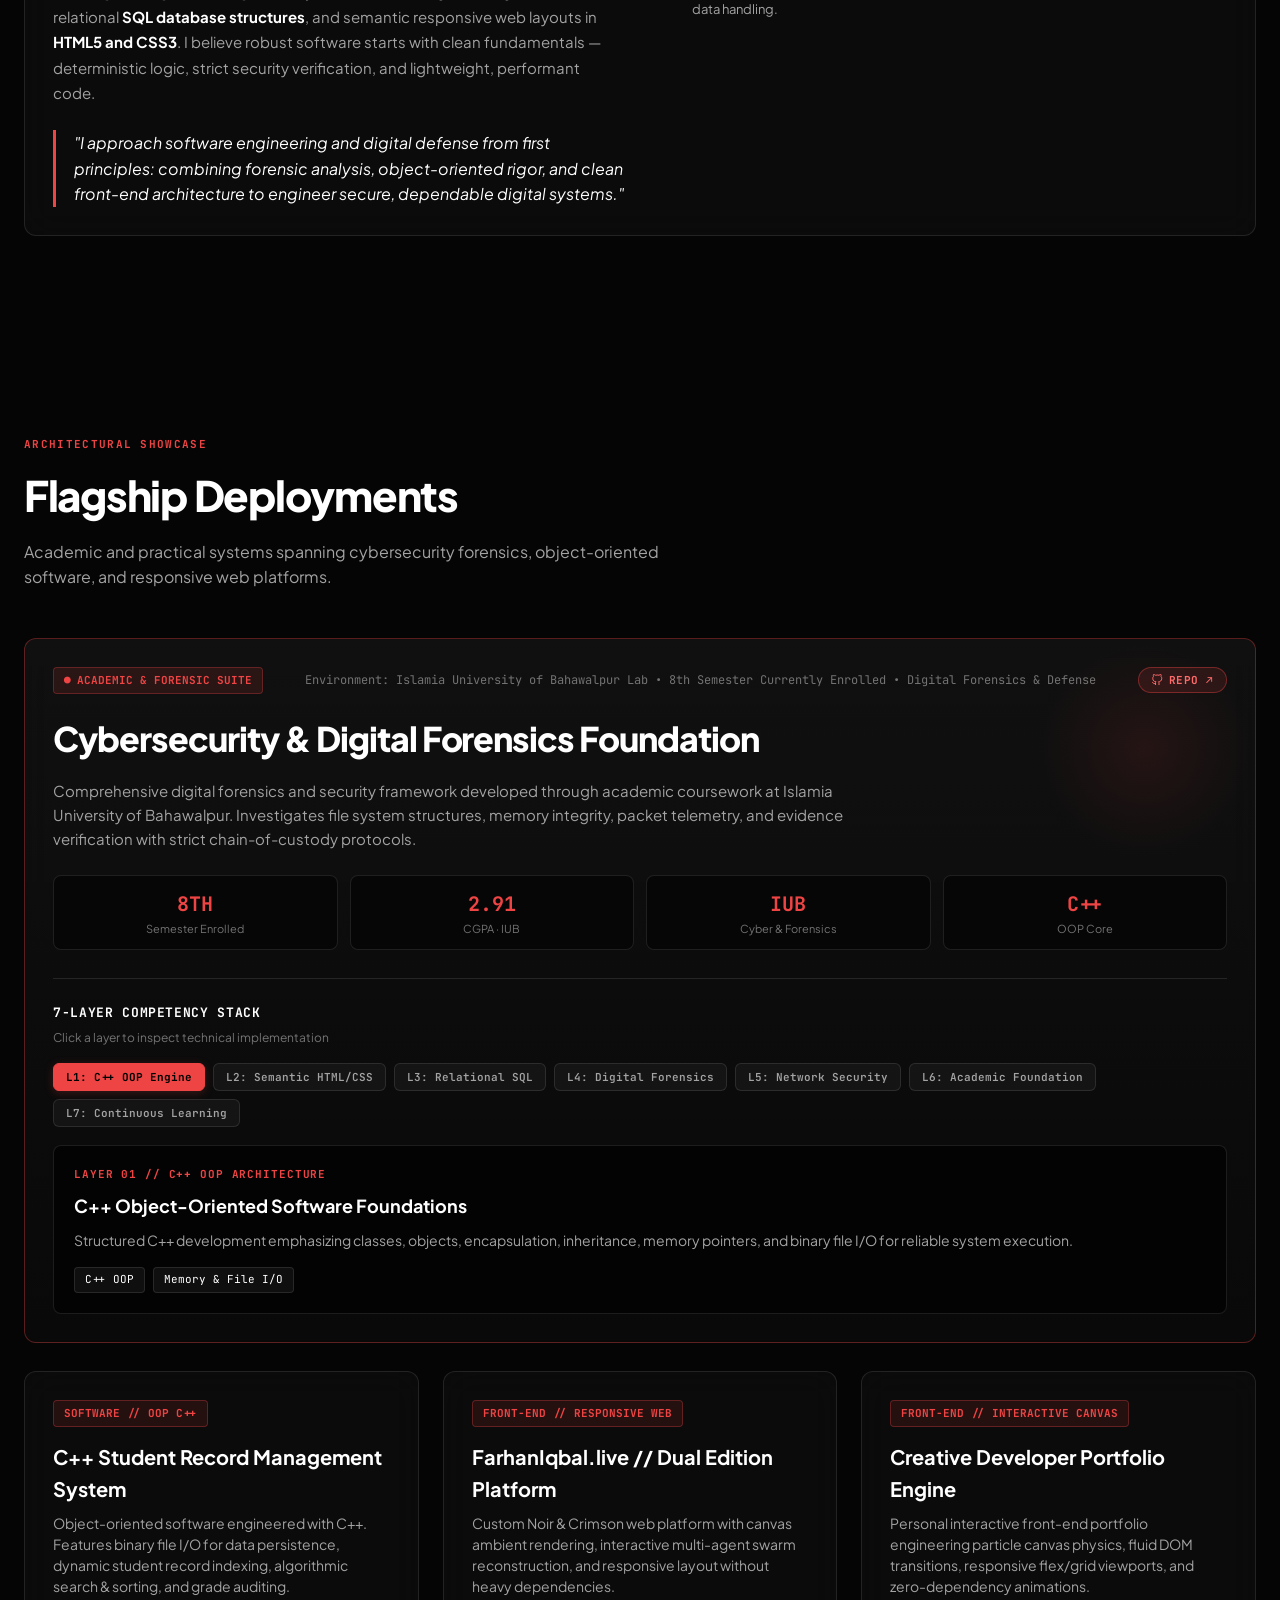
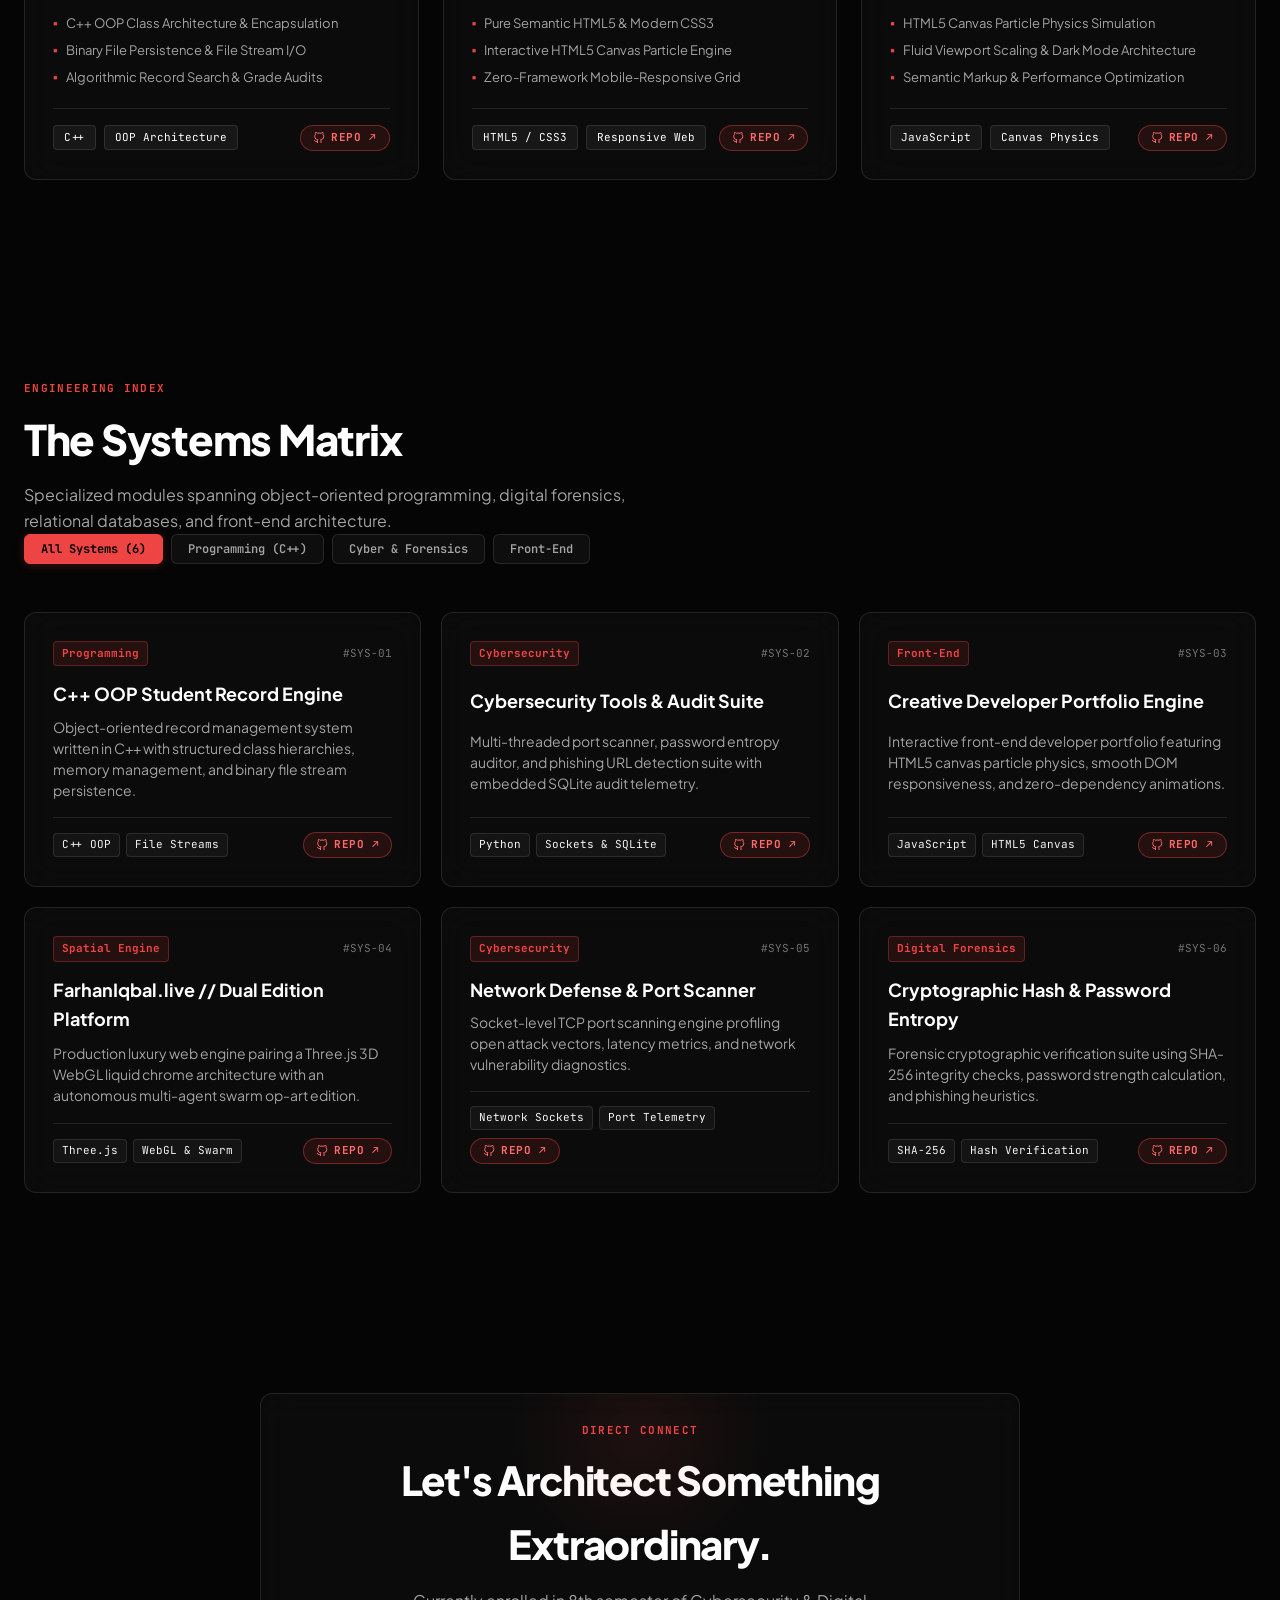
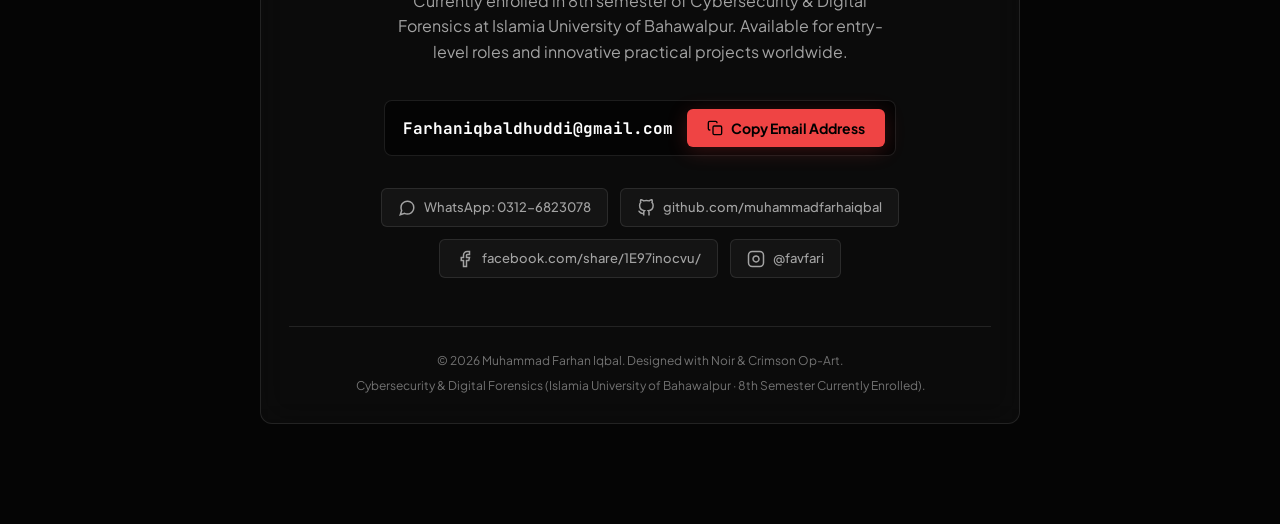
==== commit c9412be1: "feat: update education status to 8th semester currently enrolled across both portfolios" ====
--- a/special/index.html
+++ b/special/index.html
@@ -4,7 +4,7 @@
   <meta charset="UTF-8">
   <meta name="viewport" content="width=device-width, initial-scale=1.0">
   <title>Muhammad Farhan Iqbal — Cybersecurity &amp; Front-End Developer | Special Edition</title>
-  <meta name="description" content="Portfolio of Muhammad Farhan Iqbal — ADP Cybersecurity &amp; Digital Forensics (Islamia University of Bahawalpur), C++ OOP, Relational SQL, and Modern Front-End Web Architecture.">
+  <meta name="description" content="Portfolio of Muhammad Farhan Iqbal — Cybersecurity &amp; Digital Forensics (Islamia University of Bahawalpur · 8th Semester Currently Enrolled), C++ OOP, Relational SQL, and Modern Front-End Web Architecture.">
   <link rel="canonical" href="https://farhaniqbal.online/special/" />
   <link rel="icon" type="image/svg+xml" href="./favicon.svg" />
 
@@ -12,7 +12,7 @@
   <meta property="og:type" content="website" />
   <meta property="og:site_name" content="Muhammad Farhan Iqbal" />
   <meta property="og:title" content="Muhammad Farhan Iqbal — Cybersecurity &amp; Front-End Developer" />
-  <meta property="og:description" content="Pursuing ADP Cybersecurity &amp; Digital Forensics at Islamia University of Bahawalpur. Engineering C++ OOP systems, relational SQL databases, and responsive HTML5/CSS3 layouts." />
+  <meta property="og:description" content="Currently enrolled in 8th semester of Cybersecurity &amp; Digital Forensics at Islamia University of Bahawalpur. Engineering C++ OOP systems, relational SQL databases, and responsive HTML5/CSS3 layouts." />
   <meta property="og:url" content="https://farhaniqbal.online" />
   <meta property="og:image" content="./assets/farhan.jpg" />
   <meta property="og:image:width" content="960" />
@@ -20,7 +20,7 @@
   <meta property="og:image:alt" content="Muhammad Farhan Iqbal" />
   <meta name="twitter:card" content="summary_large_image" />
   <meta name="twitter:title" content="Muhammad Farhan Iqbal — Cybersecurity &amp; Front-End Developer" />
-  <meta name="twitter:description" content="Pursuing ADP Cybersecurity &amp; Digital Forensics at Islamia University of Bahawalpur. Engineering C++ OOP systems, relational SQL databases, and responsive HTML5/CSS3 layouts." />
+  <meta name="twitter:description" content="Currently enrolled in 8th semester of Cybersecurity &amp; Digital Forensics at Islamia University of Bahawalpur. Engineering C++ OOP systems, relational SQL databases, and responsive HTML5/CSS3 layouts." />
   <meta name="twitter:image" content="./assets/farhan.jpg" />
 
   <!-- Google Fonts: Bebas Neue, Caveat, Plus Jakarta Sans & JetBrains Mono -->
@@ -37,7 +37,7 @@
     "name": "Muhammad Farhan Iqbal",
     "url": "https://farhaniqbal.online",
     "jobTitle": "Cybersecurity Specialist & Front-End Developer",
-    "description": "ADP Cybersecurity & Digital Forensics (Islamia University of Bahawalpur), C++ OOP, Relational SQL, and Modern Front-End Web Architecture.",
+    "description": "Cybersecurity & Digital Forensics (Islamia University of Bahawalpur · 8th Semester Currently Enrolled), C++ OOP, Relational SQL, and Modern Front-End Web Architecture.",
     "sameAs": [
       "https://github.com/muhammadfarhaiqbal",
       "https://www.facebook.com/share/1E97inocvu/",
@@ -93,9 +93,9 @@
           <div class="hero-script">Hello, I'm</div>
           <h1 class="hero-name">FARHAN<span class="accent-red-dot">.</span></h1>
           <div class="hero-role-pill"><span class="pill-dot">●</span><span>CYBERSECURITY &amp; DIGITAL FORENSICS · FRONT-END DEVELOPER</span></div>
-          <p class="hero-desc">Pursuing <strong>ADP in Cybersecurity &amp; Digital Forensics</strong> at Islamia University of Bahawalpur, with strong foundations in <strong>C++ (OOP)</strong>, modern <strong>HTML5/CSS3 front-end layout</strong>, and relational <strong>SQL</strong>.</p>
+          <p class="hero-desc">Currently enrolled in <strong>8th semester of Cybersecurity &amp; Digital Forensics</strong> at Islamia University of Bahawalpur, with strong foundations in <strong>C++ (OOP)</strong>, modern <strong>HTML5/CSS3 front-end layout</strong>, and relational <strong>SQL</strong>.</p>
           <div class="hero-actions"><a href="#contact" class="btn btn-crimson"><span>INITIATE DISPATCH</span><svg class="btn-arrow" viewBox="0 0 24 24" width="16" height="16" fill="none" stroke="currentColor" stroke-width="2"><path d="M5 12h14M12 5l7 7-7 7"/></svg></a><a href="#flagships" class="btn btn-glass"><span>EXPLORE ARCHITECTURE</span></a></div>
-          <div class="hero-stats-row"><div class="hero-stat-box"><span class="stat-val">90.9%</span><span class="stat-lbl">Matric Merit</span></div><div class="hero-stat-box"><span class="stat-val">2.91</span><span class="stat-lbl">CGPA · IUB</span></div><div class="hero-stat-box"><span class="stat-val">ADP</span><span class="stat-lbl">Cyber &amp; Forensics</span></div></div>
+          <div class="hero-stats-row"><div class="hero-stat-box"><span class="stat-val">8TH SEM</span><span class="stat-lbl">Currently Enrolled</span></div><div class="hero-stat-box"><span class="stat-val">2.91</span><span class="stat-lbl">CGPA · IUB</span></div><div class="hero-stat-box"><span class="stat-val">90.9%</span><span class="stat-lbl">Matric Merit</span></div></div>
         </div>
         <div class="hero-center-col"><div class="hero-cutout-wrap"><div class="hero-portrait-panel" aria-hidden="true"></div><img src="./assets/farhan.jpg" alt="Muhammad Farhan Iqbal" class="hero-cutout-img" width="480" height="480" loading="eager" /><div class="cutout-status-badge"><span class="status-pulse-red">●</span><span>ACTIVE · PAKISTAN [PKT UTC+5]</span></div></div></div>
         <div class="hero-flank right-flank"><div class="hud-stack">
@@ -125,7 +125,7 @@
         <div class="glass-card about-grid">
           <div class="about-text-col">
             <p class="about-text">
-              I am <strong>Muhammad Farhan Iqbal</strong> (Farhan Iqbal Dhuddi) — a developer and cybersecurity researcher pursuing an <strong>Associate Degree (ADP) in Cybersecurity and Digital Forensics</strong> at the <strong>Islamia University of Bahawalpur</strong> (CGPA: 2.91 / 4.00). My academic foundation is built on consistent discipline, from achieving <strong>90.9% (1000/1100)</strong> in Matric (Science) to pre-medical studies at <strong>Alizium College (872/1100)</strong>.
+              I am <strong>Muhammad Farhan Iqbal</strong> (Farhan Iqbal Dhuddi) — a developer and cybersecurity researcher <strong>currently enrolled in the 8th semester of Cybersecurity and Digital Forensics</strong> at the <strong>Islamia University of Bahawalpur</strong> (CGPA: 2.91 / 4.00). My academic foundation is built on consistent discipline, from achieving <strong>90.9% (1000/1100)</strong> in Matric (Science) to pre-medical studies at <strong>Alizium College (872/1100)</strong>.
             </p>
             <p class="about-text">
               In the terminal and code editor, my focus unites defensive security with front-end engineering: mastering <strong>C++ object-oriented programming (OOP)</strong>, relational <strong>SQL database structures</strong>, and semantic responsive web layouts in <strong>HTML5 and CSS3</strong>. I believe robust software starts with clean fundamentals — deterministic logic, strict security verification, and lightweight, performant code.
@@ -182,7 +182,7 @@
             <div class="flagship-badge">
               <span>●</span> ACADEMIC &amp; FORENSIC SUITE
             </div>
-            <div class="flagship-meta">Environment: Islamia University of Bahawalpur Lab • Digital Forensics &amp; Defense</div>
+            <div class="flagship-meta">Environment: Islamia University of Bahawalpur Lab • 8th Semester Currently Enrolled • Digital Forensics &amp; Defense</div>
             <a href="https://github.com/muhammadfarhaiqbal/cybersecurity-tools" target="_blank" rel="noopener noreferrer" class="repo-pill-btn"><svg width="12" height="12" viewBox="0 0 24 24" fill="none" stroke="currentColor" stroke-width="2"><path d="M9 19c-5 1.5-5-2.5-7-3m14 6v-3.87a3.37 3.37 0 0 0-.94-2.61c3.14-.35 6.44-1.54 6.44-7A5.44 5.44 0 0 0 20 4.77 5.07 5.07 0 0 0 19.91 1S18.73.65 16 2.48a13.38 13.38 0 0 0-7 0C6.27.65 5.09 1 5.09 1A5.07 5.07 0 0 0 5 4.77a5.44 5.44 0 0 0-1.5 3.78c0 5.42 3.3 6.61 6.44 7A3.37 3.37 0 0 0 9 18.13V22"></path></svg> REPO ↗</a>
           </div>
 
@@ -195,20 +195,20 @@
 
               <div class="flagship-metrics-row">
                 <div class="metric-pill">
+                  <div class="metric-num">8TH</div>
+                  <div class="metric-desc">Semester Enrolled</div>
+                </div>
+                <div class="metric-pill">
                   <div class="metric-num">2.91</div>
                   <div class="metric-desc">CGPA · IUB</div>
                 </div>
                 <div class="metric-pill">
-                  <div class="metric-num">ADP</div>
-                  <div class="metric-desc">Cybersecurity</div>
+                  <div class="metric-num">IUB</div>
+                  <div class="metric-desc">Cyber &amp; Forensics</div>
                 </div>
                 <div class="metric-pill">
                   <div class="metric-num">C++</div>
                   <div class="metric-desc">OOP Core</div>
-                </div>
-                <div class="metric-pill">
-                  <div class="metric-num">SQL</div>
-                  <div class="metric-desc">Relational DB</div>
                 </div>
               </div>
             </div>
@@ -473,7 +473,7 @@
           <div class="section-tag">DIRECT CONNECT</div>
           <h2 class="contact-title">Let's Architect Something Extraordinary.</h2>
           <p class="contact-subtitle">
-            Available for entry-level roles and innovative practical projects in Cybersecurity, Digital Forensics, and Front-End Development worldwide.
+            Currently enrolled in 8th semester of Cybersecurity &amp; Digital Forensics at Islamia University of Bahawalpur. Available for entry-level roles and innovative practical projects worldwide.
           </p>
 
           <div class="email-action-box">
@@ -505,7 +505,7 @@
 
           <div class="footer-meta">
             <span>© 2026 Muhammad Farhan Iqbal. Designed with Noir &amp; Crimson Op-Art.</span>
-            <span>ADP Cybersecurity &amp; Digital Forensics (Islamia University of Bahawalpur).</span>
+            <span>Cybersecurity &amp; Digital Forensics (Islamia University of Bahawalpur · 8th Semester Currently Enrolled).</span>
           </div>
         </div>
       </div>
